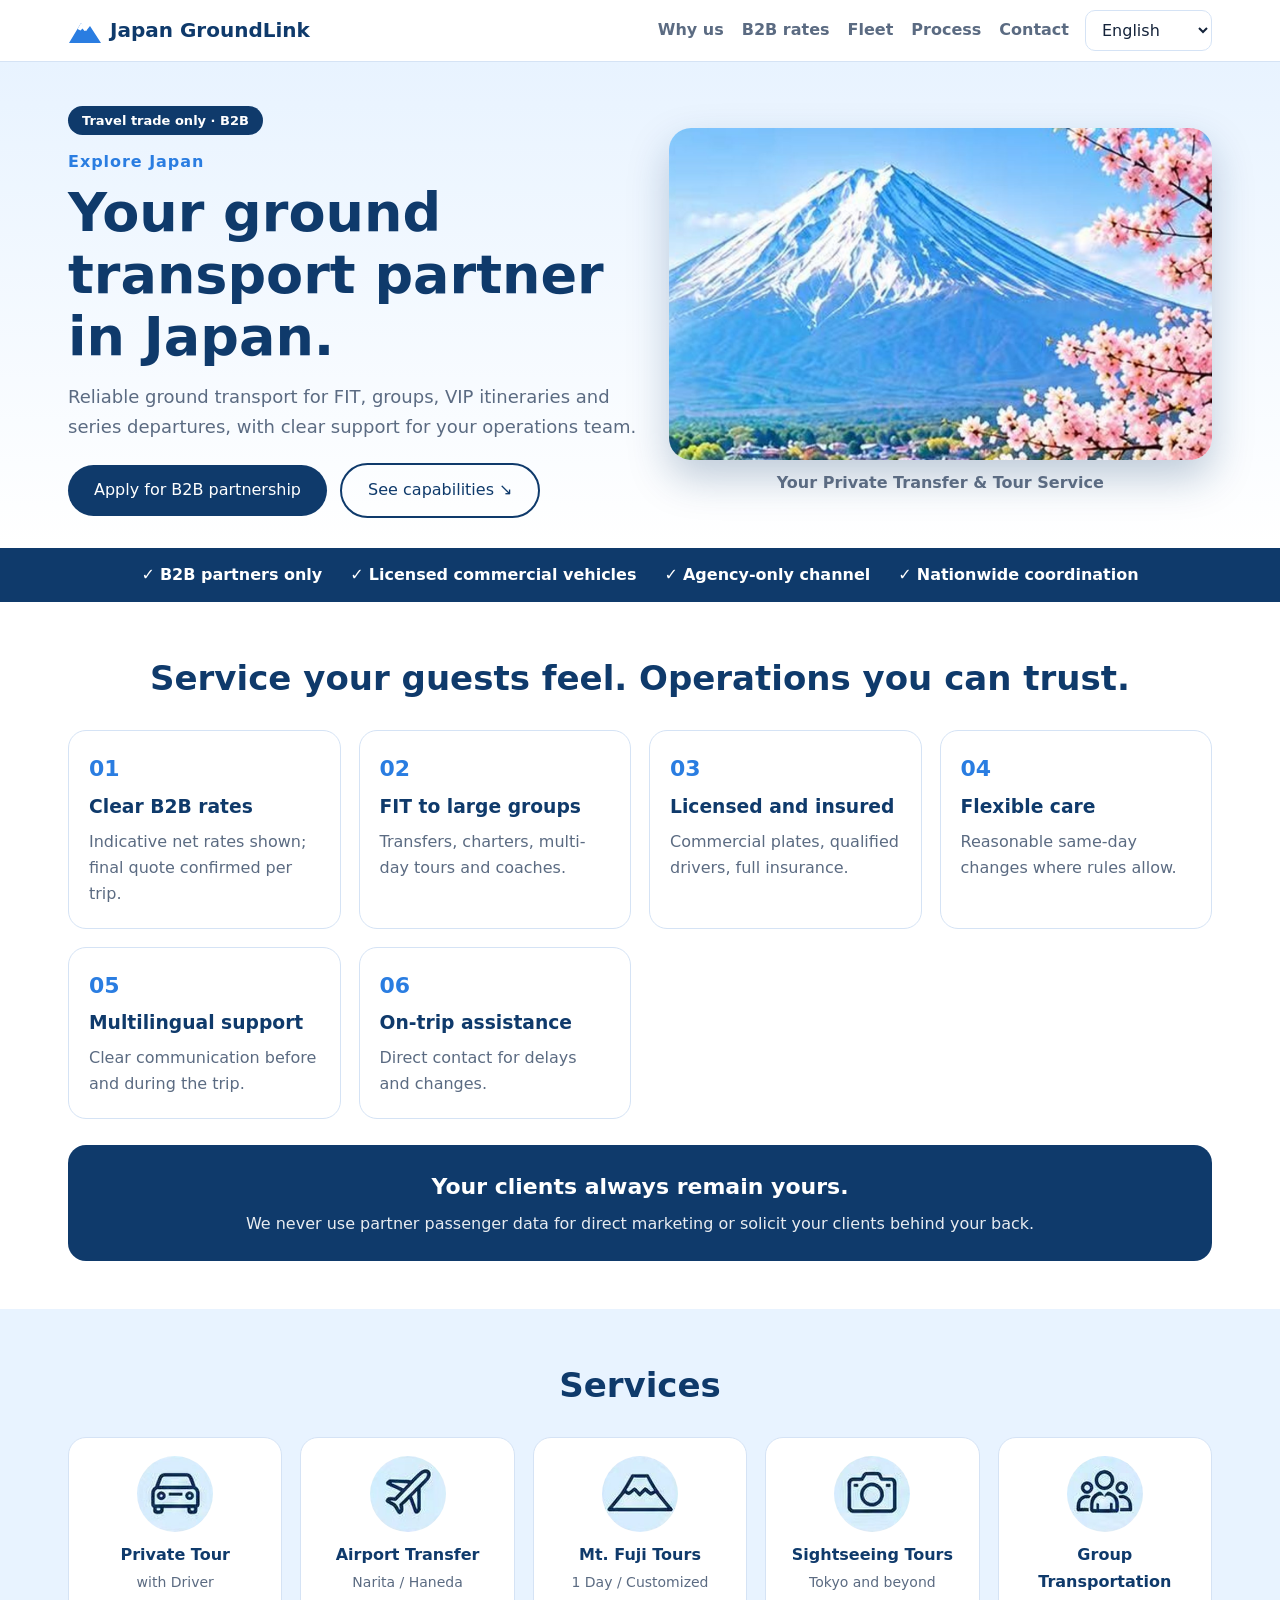
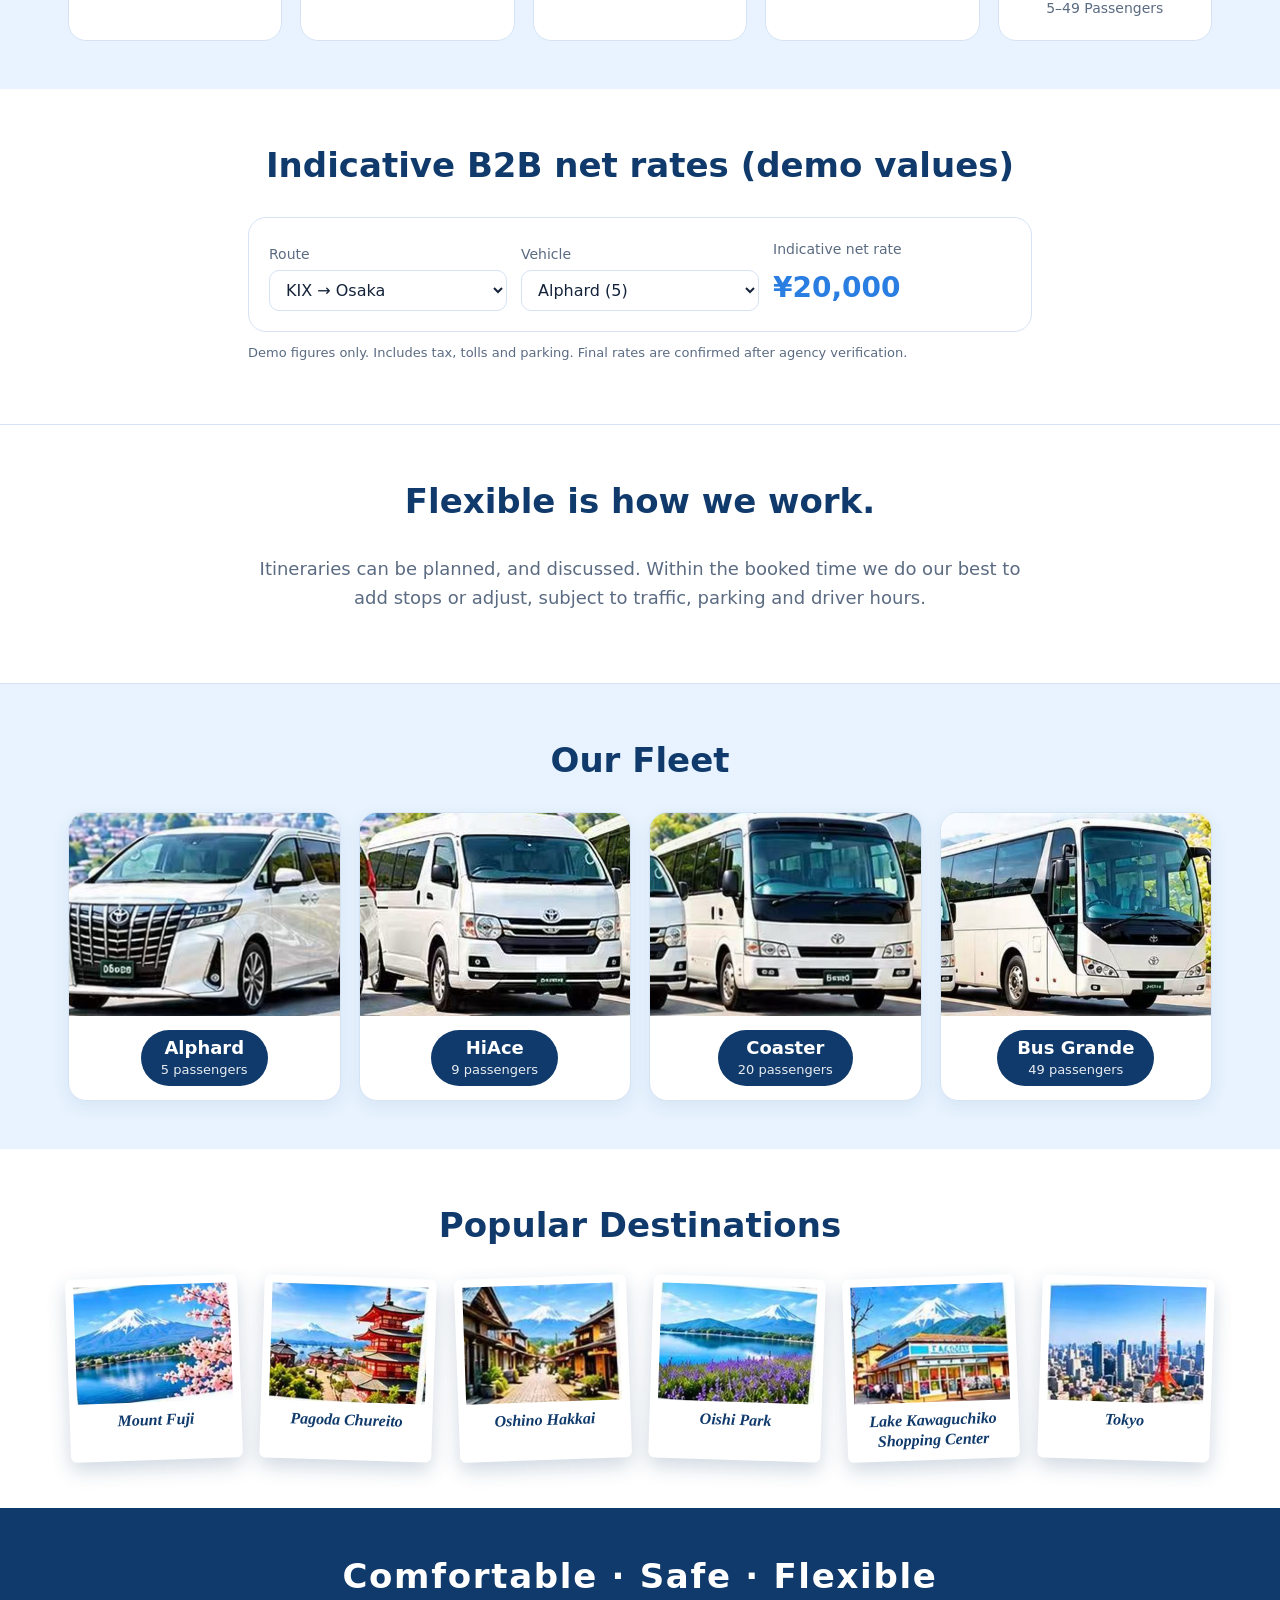
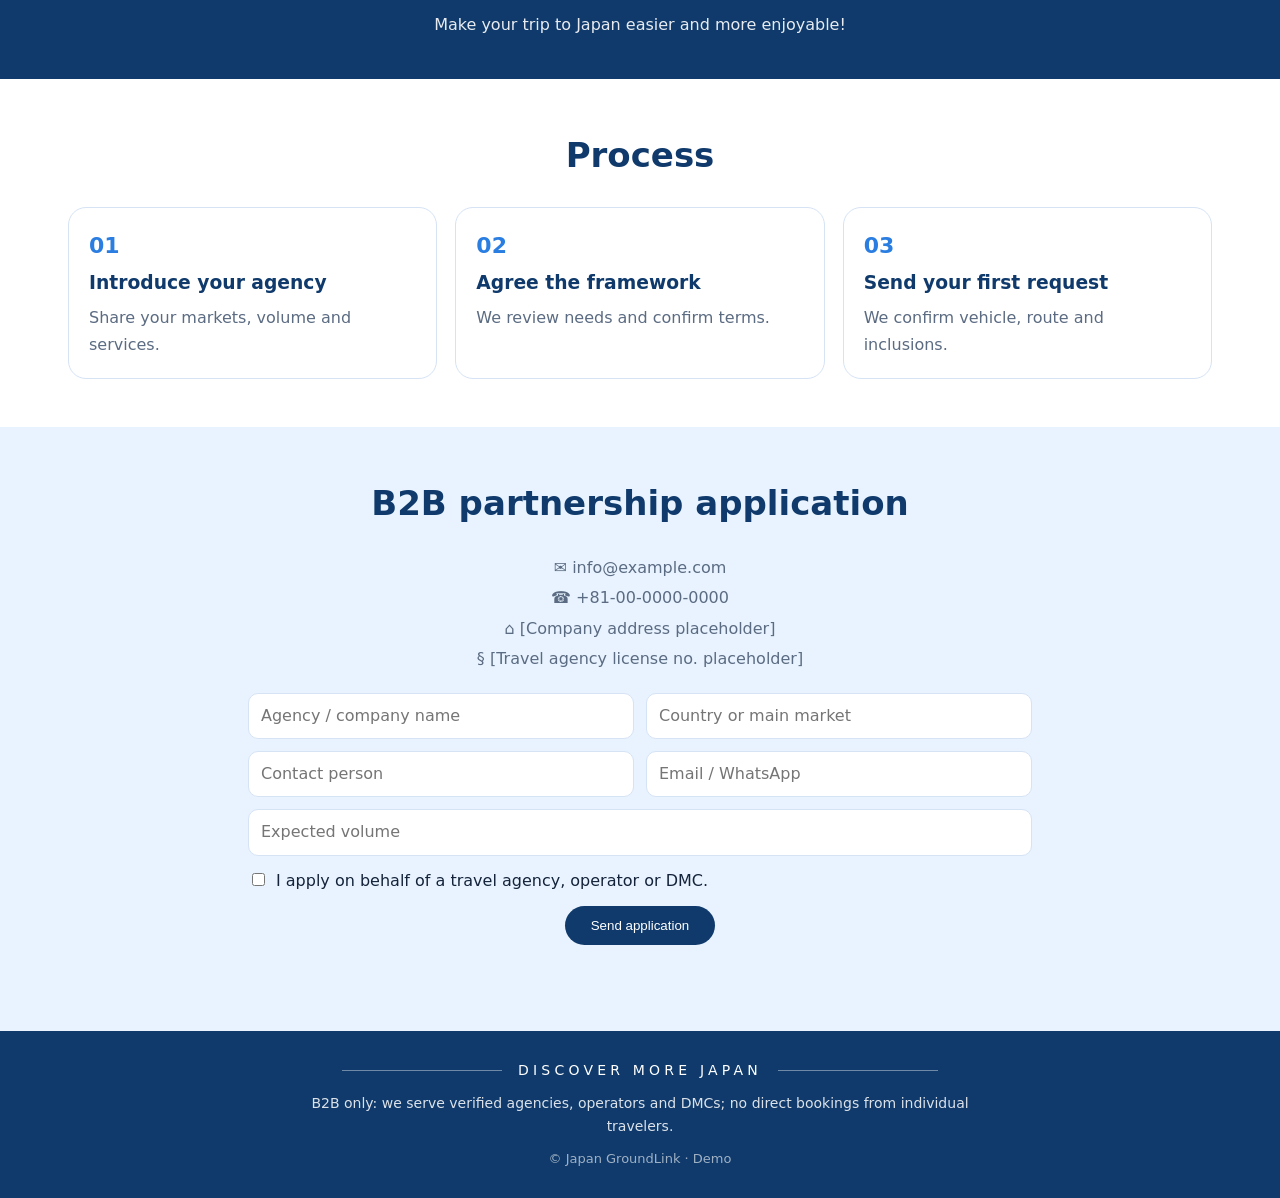
==== index.html @ be711da0 "Add files via upload" ====
<!DOCTYPE html>
<!--
  Japan GroundLink — B2B 地面交通 Demo 首页
  所有可见文字都来自 i18n/*.js:元素上的 data-i18n="键" 会在加载时被替换。
    data-i18n="键"            → 整段文字
    data-i18n-part="0|1"      → 文字含 "标题|说明" 时取第几段
    data-i18n-ph="键"         → 输入框 placeholder
    data-pax="5"              → 使用 fleet.pax 并把 {n} 换成数字
    data-site="email"         → 来自 data/site.js 的公司资料
-->
<html lang="en">
<head>
  <meta charset="utf-8">
  <meta name="viewport" content="width=device-width, initial-scale=1, viewport-fit=cover">
  <title>Japan GroundLink</title>
  <link rel="stylesheet" href="css/base.css">
  <link rel="stylesheet" href="css/components.css">
  <link rel="stylesheet" href="css/responsive.css">
</head>
<body>

<!-- ① 顶部导航 + 语言选择 -->
<header class="site-header">
  <div class="bar">
    <a class="logo" href="#top">
      <svg width="34" height="28" viewBox="0 0 34 28" aria-hidden="true"><path d="M1 26 13 6l5 8 4-5 11 17z" fill="#2a7de1"/><path d="M13 6l-3.5 6 3 1.5 2-2 2 2.5 2.5-1z" fill="#fff"/></svg>
      Japan GroundLink
    </a>
    <nav class="main-nav">
      <a href="#why" data-i18n="nav.why"></a>
      <a href="#rates" data-i18n="nav.rates"></a>
      <a href="#fleet" data-i18n="nav.fleet"></a>
      <a href="#process" data-i18n="nav.process"></a>
      <a href="#apply" data-i18n="nav.contact"></a>
    </nav>
    <select id="lang-select" aria-label="Language"></select>
  </div>
</header>

<!-- ② 首屏 Hero:左文案 + 右图 -->
<section class="hero" id="top">
  <div class="wrap hero-grid">
    <div>
      <span class="badge" data-i18n="hero.badge"></span>
      <p class="eyebrow" data-i18n="hero.explore"></p>
      <h1 data-i18n="hero.title"></h1>
      <p class="lead" data-i18n="hero.text"></p>
      <a class="btn" href="#apply" data-i18n="hero.cta"></a>
      <a class="btn btn-outline" href="#why" data-i18n="hero.cap"></a>
    </div>
    <figure>
      <img src="assets/images/hero.jpg" alt="Mount Fuji and Lake Kawaguchiko with cherry blossoms">
      <figcaption data-i18n="hero.sub"></figcaption>
    </figure>
  </div>
</section>

<!-- ③ 信任栏 -->
<div class="trust">
  <div class="wrap trust-list">
    <span>✓ <b data-i18n="trust.1"></b></span><span>✓ <b data-i18n="trust.2"></b></span>
    <span>✓ <b data-i18n="trust.3"></b></span><span>✓ <b data-i18n="trust.4"></b></span>
  </div>
</div>

<!-- ④ 合作优势 6 项 + 客户保护 -->
<section id="why">
  <div class="wrap">
    <h2 data-i18n="why.title"></h2>
    <div class="grid grid-why">
      <article class="card"><i class="num">01</i><h3 data-i18n="why.1" data-i18n-part="0"></h3><p data-i18n="why.1" data-i18n-part="1"></p></article>
      <article class="card"><i class="num">02</i><h3 data-i18n="why.2" data-i18n-part="0"></h3><p data-i18n="why.2" data-i18n-part="1"></p></article>
      <article class="card"><i class="num">03</i><h3 data-i18n="why.3" data-i18n-part="0"></h3><p data-i18n="why.3" data-i18n-part="1"></p></article>
      <article class="card"><i class="num">04</i><h3 data-i18n="why.4" data-i18n-part="0"></h3><p data-i18n="why.4" data-i18n-part="1"></p></article>
      <article class="card"><i class="num">05</i><h3 data-i18n="why.5" data-i18n-part="0"></h3><p data-i18n="why.5" data-i18n-part="1"></p></article>
      <article class="card"><i class="num">06</i><h3 data-i18n="why.6" data-i18n-part="0"></h3><p data-i18n="why.6" data-i18n-part="1"></p></article>
    </div>
    <div class="callout"><h3 data-i18n="protect" data-i18n-part="0"></h3><p data-i18n="protect" data-i18n-part="1"></p></div>
  </div>
</section>

<!-- ⑤ 服务(图标取自上传图片) -->
<section class="alt" id="services">
  <div class="wrap">
    <h2 data-i18n="nav.services"></h2>
    <div class="grid grid-svc">
      <div class="svc"><img src="assets/images/ic1.jpg" alt=""><b data-i18n="svc.1" data-i18n-part="0"></b><span data-i18n="svc.1" data-i18n-part="1"></span></div>
      <div class="svc"><img src="assets/images/ic2.jpg" alt=""><b data-i18n="svc.2" data-i18n-part="0"></b><span data-i18n="svc.2" data-i18n-part="1"></span></div>
      <div class="svc"><img src="assets/images/ic3.jpg" alt=""><b data-i18n="svc.3" data-i18n-part="0"></b><span data-i18n="svc.3" data-i18n-part="1"></span></div>
      <div class="svc"><img src="assets/images/ic4.jpg" alt=""><b data-i18n="svc.4" data-i18n-part="0"></b><span data-i18n="svc.4" data-i18n-part="1"></span></div>
      <div class="svc"><img src="assets/images/ic5.jpg" alt=""><b data-i18n="svc.5" data-i18n-part="0"></b><span data-i18n="svc.5" data-i18n-part="1"></span></div>
    </div>
  </div>
</section>

<!-- ⑥ B2B 参考净价估算(演示;数据在 data/rates.js) -->
<section id="rates">
  <div class="wrap narrow">
    <h2 data-i18n="rates.title"></h2>
    <div class="rate-box">
      <label><span data-i18n="rates.route"></span><select id="rate-route"></select></label>
      <label><span data-i18n="rates.car"></span><select id="rate-car"></select></label>
      <div class="rate-out"><small data-i18n="rates.price"></small><strong id="rate-price">—</strong></div>
    </div>
    <p class="note" data-i18n="rates.note"></p>
  </div>
</section>

<!-- ⑦ 灵活服务 -->
<section class="band-light">
  <div class="wrap narrow center"><h2 data-i18n="flex" data-i18n-part="0"></h2><p class="lead" data-i18n="flex" data-i18n-part="1"></p></div>
</section>

<!-- ⑧ 车队(图片取自上传图片) -->
<section class="alt" id="fleet">
  <div class="wrap">
    <h2 data-i18n="fleet.title"></h2>
    <div class="grid grid-fleet">
      <div class="fleet-card"><img src="assets/images/v1.jpg" alt="Toyota Alphard"><div class="pill"><b>Alphard</b><small data-i18n="fleet.pax" data-pax="5"></small></div></div>
      <div class="fleet-card"><img src="assets/images/v2.jpg" alt="Toyota HiAce"><div class="pill"><b>HiAce</b><small data-i18n="fleet.pax" data-pax="9"></small></div></div>
      <div class="fleet-card"><img src="assets/images/v3.jpg" alt="Toyota Coaster"><div class="pill"><b>Coaster</b><small data-i18n="fleet.pax" data-pax="20"></small></div></div>
      <div class="fleet-card"><img src="assets/images/v4.jpg" alt="Bus Grande"><div class="pill"><b>Bus Grande</b><small data-i18n="fleet.pax" data-pax="49"></small></div></div>
    </div>
  </div>
</section>

<!-- ⑨ 目的地(拍立得风格) -->
<section id="destinations">
  <div class="wrap">
    <h2 data-i18n="dest.title"></h2>
    <div class="grid grid-dest">
      <figure class="polaroid"><img src="assets/images/d1.jpg" alt="Mount Fuji"><figcaption>Mount Fuji</figcaption></figure>
      <figure class="polaroid"><img src="assets/images/d2.jpg" alt="Pagoda Chureito"><figcaption>Pagoda Chureito</figcaption></figure>
      <figure class="polaroid"><img src="assets/images/d3.jpg" alt="Oshino Hakkai"><figcaption>Oshino Hakkai</figcaption></figure>
      <figure class="polaroid"><img src="assets/images/d4.jpg" alt="Oishi Park"><figcaption>Oishi Park</figcaption></figure>
      <figure class="polaroid"><img src="assets/images/d5.jpg" alt="Lake Kawaguchiko Shopping Center"><figcaption>Lake Kawaguchiko Shopping Center</figcaption></figure>
      <figure class="polaroid"><img src="assets/images/d6.jpg" alt="Tokyo"><figcaption>Tokyo</figcaption></figure>
    </div>
  </div>
</section>

<!-- ⑩ 品牌口号带 -->
<div class="band"><div class="band-title" data-i18n="band.tags"></div><p data-i18n="band.tag"></p></div>

<!-- ⑪ 合作流程 3 步 -->
<section id="process">
  <div class="wrap">
    <h2 data-i18n="nav.process"></h2>
    <div class="grid grid-proc">
      <article class="card step"><i class="num">01</i><h3 data-i18n="proc.1" data-i18n-part="0"></h3><p data-i18n="proc.1" data-i18n-part="1"></p></article>
      <article class="card step"><i class="num">02</i><h3 data-i18n="proc.2" data-i18n-part="0"></h3><p data-i18n="proc.2" data-i18n-part="1"></p></article>
      <article class="card step"><i class="num">03</i><h3 data-i18n="proc.3" data-i18n-part="0"></h3><p data-i18n="proc.3" data-i18n-part="1"></p></article>
    </div>
  </div>
</section>

<!-- ⑫ 联系 + B2B 申请表(演示:不会发送数据) -->
<section class="alt" id="apply">
  <div class="wrap narrow">
    <h2 data-i18n="apply.title"></h2>
    <ul class="contact-info">
      <li>✉ <span data-site="email"></span></li><li>☎ <span data-site="whatsapp"></span></li>
      <li>⌂ <span data-site="address"></span></li><li>§ <span data-site="license"></span></li>
    </ul>
    <div class="form">
      <input id="f-company" data-i18n-ph="apply.company"><input id="f-country" data-i18n-ph="apply.country">
      <input id="f-contact" data-i18n-ph="apply.contact"><input id="f-email" data-i18n-ph="apply.email">
      <input id="f-volume" class="full" data-i18n-ph="apply.volume">
      <label class="full check"><input type="checkbox" id="f-consent"> <span data-i18n="apply.consent"></span></label>
      <div class="full center"><button class="btn" id="f-send" data-i18n="apply.send"></button></div>
    </div>
    <div id="form-status" class="status"></div>
  </div>
</section>

<!-- ⑬ 页脚 -->
<footer class="site-footer">
  <div class="discover"><i></i><span data-i18n="footer.discover"></span><i></i></div>
  <p data-i18n="footer.note"></p>
  <p class="copy">© Japan GroundLink · Demo</p>
</footer>

<!-- 脚本加载顺序:数据 → 翻译 → 逻辑 -->
<script src="data/site.js"></script>
<script src="data/rates.js"></script>
<script src="i18n/en.js"></script><script src="i18n/zh-CN.js"></script><script src="i18n/zh-TW.js"></script>
<script src="i18n/ja.js"></script><script src="i18n/ko.js"></script><script src="i18n/vi.js"></script>
<script src="i18n/es.js"></script><script src="i18n/pt.js"></script><script src="i18n/fr.js"></script>
<script src="i18n/de.js"></script><script src="i18n/it.js"></script><script src="i18n/ru.js"></script>
<script src="i18n/el.js"></script><script src="i18n/he.js"></script><script src="i18n/ar.js"></script>
<script src="js/i18n.js"></script>
<script src="js/rates.js"></script>
<script src="js/main.js"></script>
</body>
</html>
---- css/base.css ----
/* ===== base.css — 颜色变量、重置、排版、深色模式 ===== */
:root {
  /* 品牌色:深蓝(导航/按钮)+ 亮蓝(强调)+ 天空蓝(浅背景) */
  --navy: #0f3a6b;
  --blue: #2a7de1;
  --sky:  #e8f3ff;
  --bg:   #ffffff;
  --fg:   #14233a;
  --mut:  #5b6b82;
  --card: #ffffff;
  --line: #d5e3f5;
  --head: var(--navy);           /* 标题颜色(深色模式下变浅) */
  color-scheme: light dark;
  box-sizing: border-box;
  /* 手机刘海/底部横条安全区 */
  padding-top: env(safe-area-inset-top, 0px);
  padding-bottom: env(safe-area-inset-bottom, 0px);
}
/* 跟随系统深色模式 */
@media (prefers-color-scheme: dark) {
  :root { --navy:#0a2748; --sky:#10233f; --bg:#0b1627; --fg:#e8f0fb; --mut:#9db0c9; --card:#12233b; --line:#25405f; --head:#dcebff; }
}
* { box-sizing: border-box; }
html { scroll-behavior: smooth; scroll-padding-top: 90px; }
body {
  margin: 0; background: var(--bg); color: var(--fg); line-height: 1.65; font-size: 16px;
  /* 系统字体栈:覆盖中日韩、拉丁、西里尔、希腊、希伯来、阿拉伯 */
  font-family: system-ui, -apple-system, "Segoe UI", "Hiragino Sans", "PingFang SC", "PingFang TC",
               "Microsoft YaHei", "Malgun Gothic", Roboto, "Noto Sans", sans-serif;
}
img { max-width: 100%; display: block; }
a { color: inherit; text-decoration: none; }
h2 { font-size: clamp(24px, 4vw, 34px); color: var(--head); margin: 0 0 24px; text-align: center; }
h3 { margin: 0 0 6px; color: var(--head); }
select, input, textarea {
  font: inherit; color: var(--fg); background: var(--card);
  border: 1px solid var(--line); border-radius: 10px; padding: 9px 12px; width: 100%;
}
---- css/components.css ----
/* ===== components.css — 各区块样式(按 index.html 编号顺序)===== */
.wrap   { max-width: 1180px; margin: 0 auto; padding: 0 18px; }
.narrow { max-width: 820px; }
.center { text-align: center; }
section { padding: 48px 0; }
.alt { background: var(--sky); }

/* ① 顶部导航(使用 margin-inline-*,RTL 语言自动镜像) */
.site-header { position: sticky; top: 0; z-index: 20; background: color-mix(in srgb, var(--bg) 92%, transparent); backdrop-filter: blur(8px); border-bottom: 1px solid var(--line); }
.bar { max-width: 1180px; margin: 0 auto; padding: 10px 18px; display: flex; align-items: center; gap: 16px; flex-wrap: wrap; }
.logo { display: flex; align-items: center; gap: 8px; font-weight: 800; font-size: 20px; color: var(--head); }
.main-nav { display: flex; gap: 18px; margin-inline-start: auto; overflow-x: auto; white-space: nowrap; }
.main-nav a { font-weight: 600; color: var(--mut); }
.main-nav a:hover { color: var(--blue); }
#lang-select { width: auto; }

/* ② Hero */
.hero { background: linear-gradient(180deg, var(--sky), var(--bg)); padding: 44px 0 30px; }
.hero-grid { display: grid; grid-template-columns: 1.05fr 1fr; gap: 30px; align-items: center; }
.badge { display: inline-block; background: var(--navy); color: #fff; border-radius: 999px; padding: 4px 14px; font-size: 13px; font-weight: 700; }
.eyebrow { color: var(--blue); font-weight: 700; letter-spacing: .06em; margin: 14px 0 0; }
.hero h1 { font-size: clamp(32px, 5.5vw, 54px); line-height: 1.15; color: var(--head); margin: 6px 0 14px; }
.lead { font-size: 18px; color: var(--mut); margin: 0 0 22px; }
.hero figure { margin: 0; }
.hero img { border-radius: 22px; box-shadow: 0 18px 40px rgba(15,58,107,.25); width: 100%; }
.hero figcaption { text-align: center; color: var(--mut); margin-top: 10px; font-weight: 600; }
.btn { display: inline-block; background: var(--navy); color: #fff; border: 0; border-radius: 999px; padding: 12px 26px; font: 700 16px/1.3 inherit; cursor: pointer; }
.btn:hover { background: var(--blue); }
.btn-outline { background: transparent; color: var(--head); border: 2px solid var(--head); margin-inline-start: 8px; }

/* ③ 信任栏 */
.trust { background: var(--navy); color: #fff; }
.trust-list { display: flex; flex-wrap: wrap; justify-content: center; gap: 10px 28px; padding-top: 14px; padding-bottom: 14px; }

/* ④ 优势卡片 + 客户保护 */
.grid { display: grid; gap: 18px; }
.grid-why  { grid-template-columns: repeat(auto-fit, minmax(260px, 1fr)); }
.grid-proc { grid-template-columns: repeat(auto-fit, minmax(240px, 1fr)); }
.card { background: var(--card); border: 1px solid var(--line); border-radius: 18px; padding: 20px; }
.card p { margin: 0; color: var(--mut); }
.num { font-style: normal; font-weight: 800; color: var(--blue); font-size: 22px; display: block; margin-bottom: 4px; }
.callout { margin-top: 26px; background: var(--navy); color: #fff; border-radius: 18px; padding: 24px; text-align: center; }
.callout h3 { color: #fff; font-size: 22px; }
.callout p { margin: 0; opacity: .9; }

/* ⑤ 服务图标卡 */
.grid-svc { grid-template-columns: repeat(auto-fit, minmax(170px, 1fr)); }
.svc { text-align: center; background: var(--card); border: 1px solid var(--line); border-radius: 18px; padding: 18px 10px; }
.svc img { width: 76px; height: 76px; border-radius: 50%; margin: 0 auto 10px; object-fit: cover; }
.svc b { display: block; color: var(--head); }
.svc span { color: var(--mut); font-size: 14px; }

/* ⑥ 价格估算 */
.rate-box { display: grid; grid-template-columns: 1fr 1fr 1fr; gap: 14px; align-items: end; background: var(--card); border: 1px solid var(--line); border-radius: 18px; padding: 20px; }
.rate-box label span, .rate-out small { display: block; color: var(--mut); font-size: 14px; margin-bottom: 4px; }
.rate-out strong { font-size: 28px; color: var(--blue); }
.note { color: var(--mut); font-size: 13px; margin-top: 10px; }

/* ⑦ 灵活服务 */
.band-light { background: var(--card); border-block: 1px solid var(--line); }

/* ⑧ 车队 */
.grid-fleet { grid-template-columns: repeat(auto-fit, minmax(230px, 1fr)); }
.fleet-card { background: var(--card); border: 1px solid var(--line); border-radius: 18px; overflow: hidden; text-align: center; box-shadow: 0 6px 18px rgba(15,58,107,.08); }
.fleet-card img { width: 100%; aspect-ratio: 4/3; object-fit: cover; background: var(--sky); }
.pill { display: inline-block; background: var(--navy); color: #fff; border-radius: 999px; padding: 6px 20px; margin: 14px 0; line-height: 1.3; }
.pill b { display: block; font-size: 18px; }
.pill small { font-size: 13px; opacity: .9; }

/* ⑨ 目的地拍立得 */
.grid-dest { grid-template-columns: repeat(auto-fit, minmax(170px, 1fr)); gap: 22px; }
.polaroid { margin: 0; background: #fff; padding: 8px 8px 10px; border-radius: 6px; box-shadow: 0 8px 20px rgba(15,58,107,.2); transition: transform .2s; color: #0f3a6b; }
.polaroid:nth-child(odd)  { transform: rotate(-2deg); }
.polaroid:nth-child(even) { transform: rotate(1.8deg); }
.polaroid:hover { transform: rotate(0) scale(1.04); }
.polaroid img { width: 100%; aspect-ratio: 4/3; object-fit: cover; }
.polaroid figcaption { font: italic 700 16px/1.25 "Segoe Script", "Snell Roundhand", cursive; text-align: center; margin-top: 8px; }

/* ⑩ 口号带 */
.band { background: var(--navy); color: #fff; text-align: center; padding: 40px 18px; }
.band-title { font-size: clamp(22px, 4vw, 34px); font-weight: 800; letter-spacing: .05em; }
.band p { margin: 8px 0 0; opacity: .9; }

/* ⑫ 联系 + 表单 */
.contact-info { list-style: none; padding: 0; margin: 0 0 20px; display: grid; gap: 4px; color: var(--mut); text-align: center; }
.form { display: grid; grid-template-columns: 1fr 1fr; gap: 12px; }
.form .full { grid-column: 1 / -1; }
.check { display: flex; gap: 8px; align-items: flex-start; }
.check input { width: auto; margin-top: 5px; }
.status { text-align: center; color: var(--blue); font-weight: 600; min-height: 26px; margin-top: 12px; }

/* ⑬ 页脚 */
.site-footer { background: var(--navy); color: #fff; text-align: center; padding: 28px 18px calc(28px + env(safe-area-inset-bottom, 0px)); }
.discover { display: flex; align-items: center; justify-content: center; gap: 16px; letter-spacing: .3em; text-transform: uppercase; font-size: 14px; }
.discover i { flex: 1; max-width: 160px; height: 1px; background: #fff6; }
.site-footer p { margin: 10px auto 0; max-width: 720px; opacity: .85; font-size: 14px; }
.site-footer .copy { opacity: .6; font-size: 13px; }
---- css/responsive.css ----
/* ===== responsive.css — 平板 / 手机适配 ===== */
/* 平板及以下:Hero 改单列,图片置顶 */
@media (max-width: 820px) {
  .hero-grid { grid-template-columns: 1fr; }
  .hero-grid figure { order: -1; }
  .rate-box { grid-template-columns: 1fr; }
  .form { grid-template-columns: 1fr; }
}
/* 手机:按钮上下排列 */
@media (max-width: 480px) {
  .btn-outline { margin: 10px 0 0; }
  section { padding: 36px 0; }
}
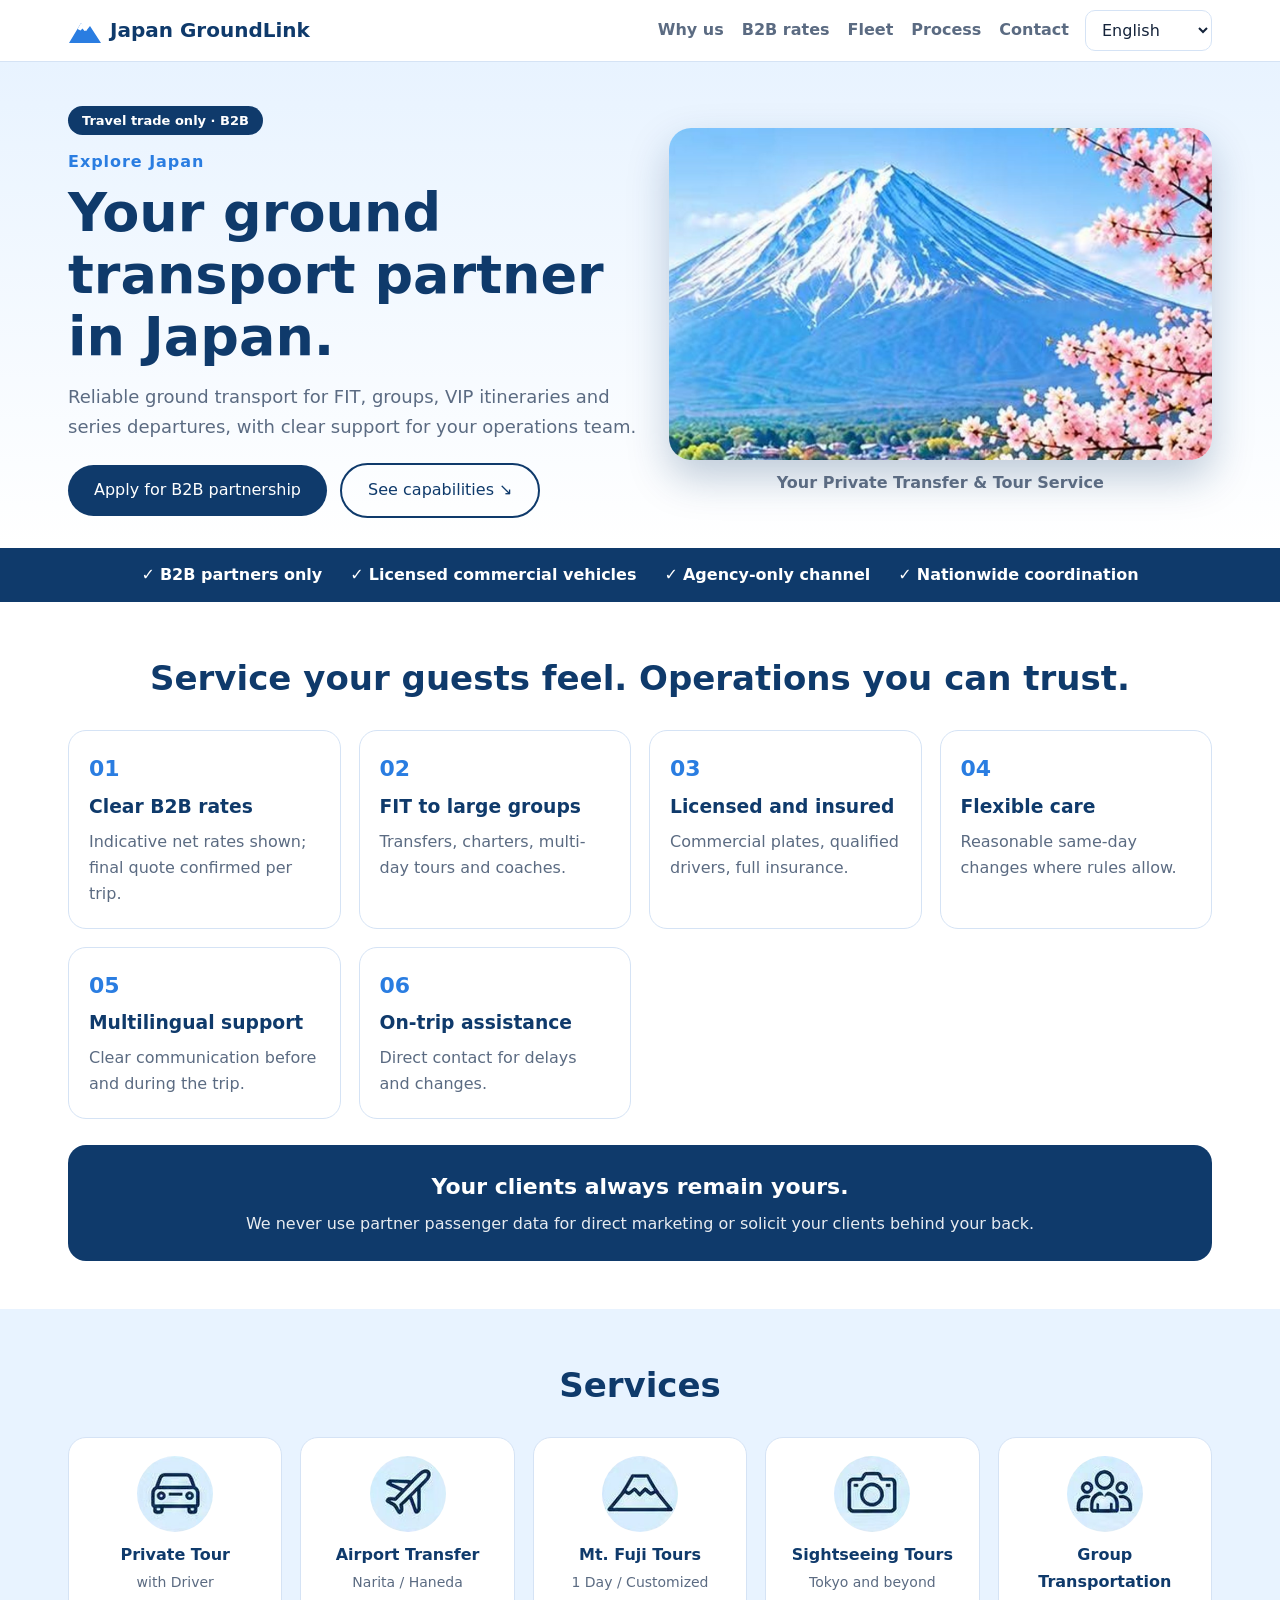
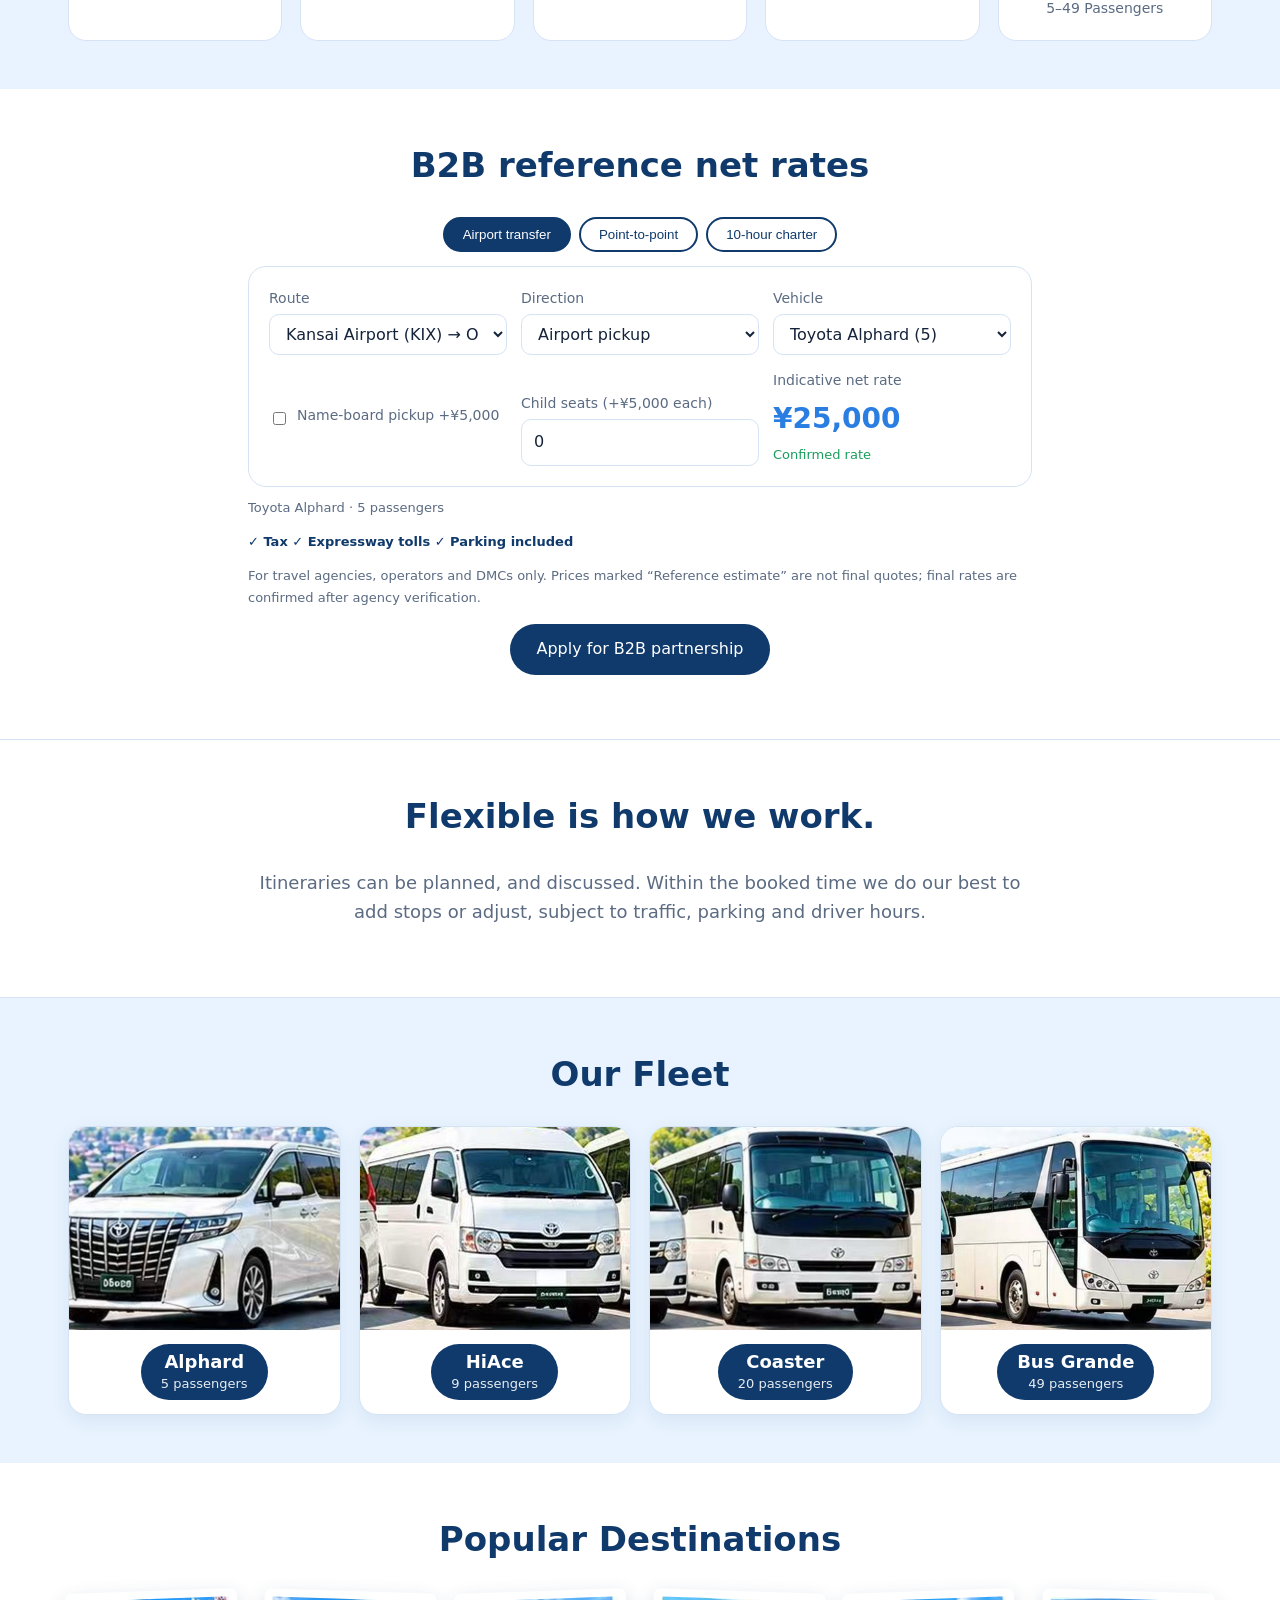
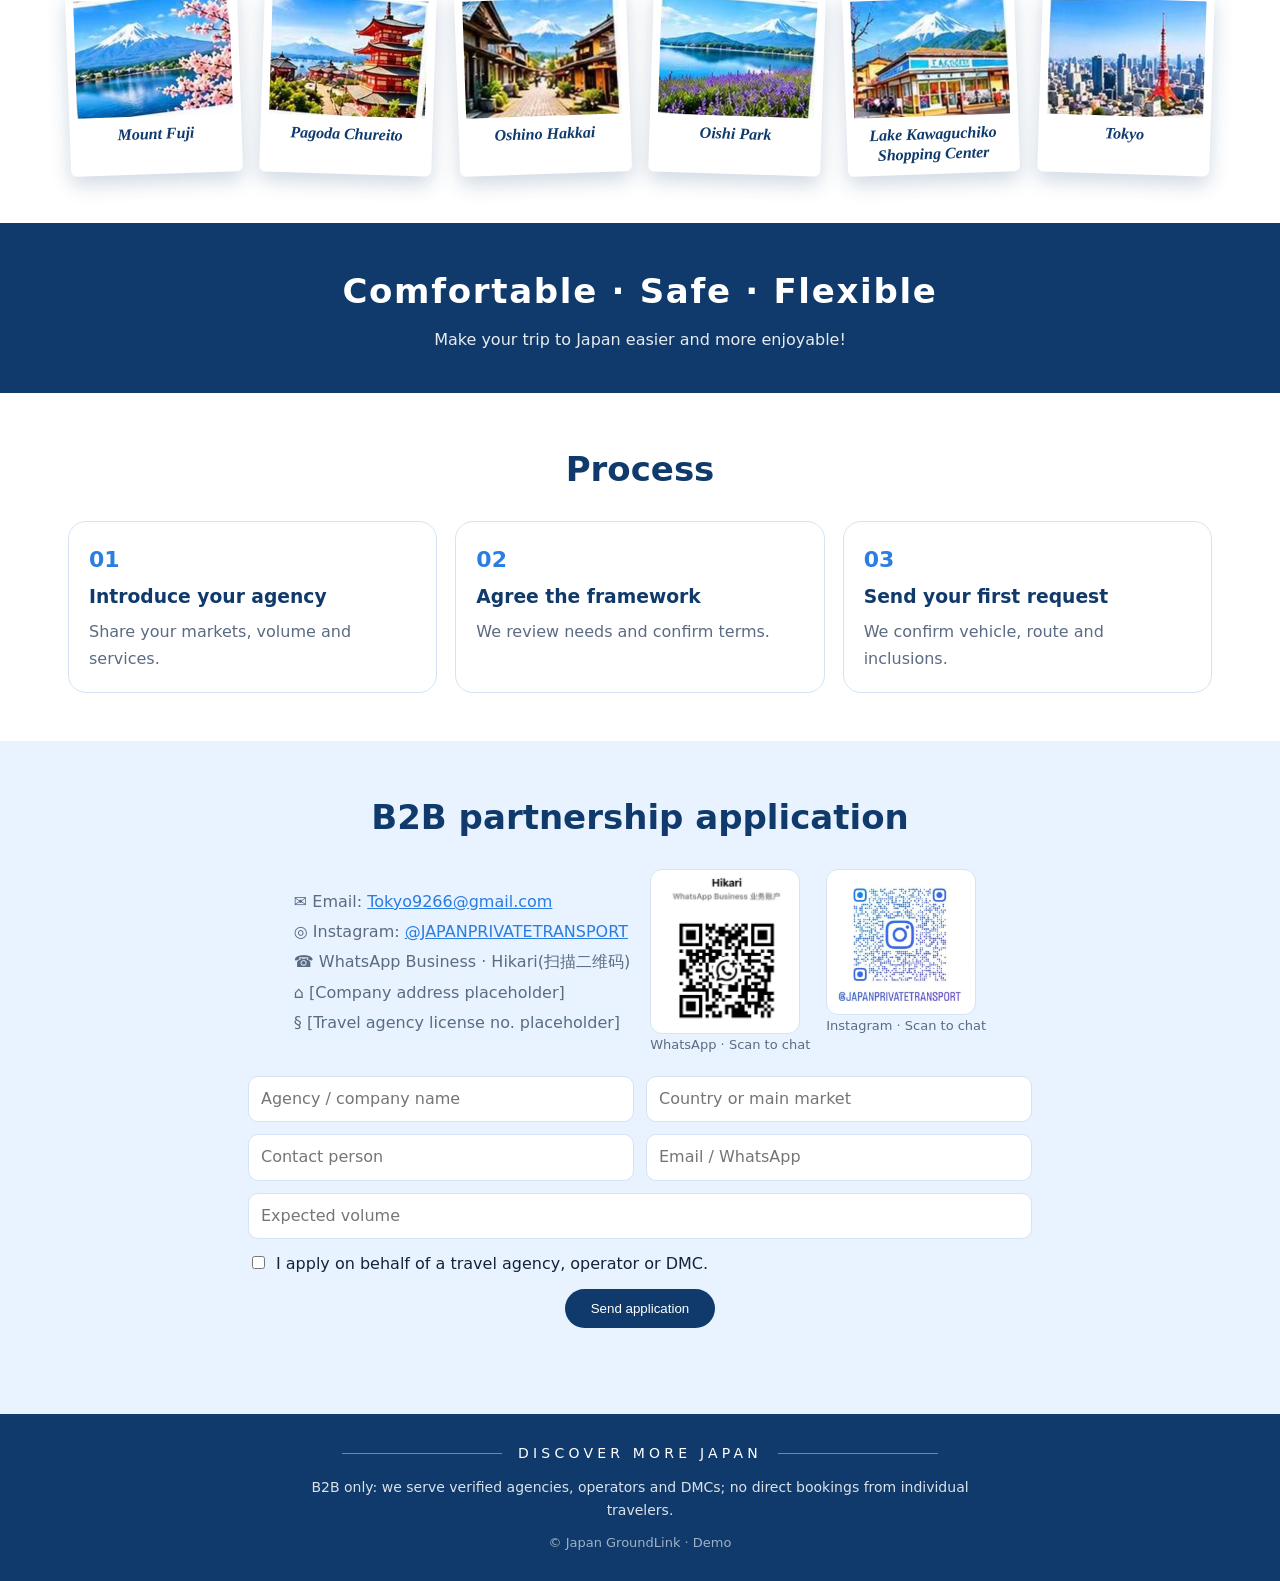
==== commit 8041dc5e: "Add files via upload" ====
--- a/index.html
+++ b/index.html
@@ -97,12 +97,26 @@
 <section id="rates">
   <div class="wrap narrow">
     <h2 data-i18n="rates.title"></h2>
+    <!-- 三个标签:机场接送 / 点对点 / 10 小时包车(js/rates.js 控制显示哪些输入项) -->
+    <div class="tabs" id="rate-tabs">
+      <button data-t="airport" class="on" data-i18n="rates.tab.airport"></button>
+      <button data-t="p2p" data-i18n="rates.tab.p2p"></button>
+      <button data-t="charter" data-i18n="rates.tab.charter"></button>
+    </div>
     <div class="rate-box">
-      <label><span data-i18n="rates.route"></span><select id="rate-route"></select></label>
-      <label><span data-i18n="rates.car"></span><select id="rate-car"></select></label>
-      <div class="rate-out"><small data-i18n="rates.price"></small><strong id="rate-price">—</strong></div>
-    </div>
+      <label id="r-route"><span data-i18n="rates.route"></span><select id="rate-route"></select></label>
+      <label id="r-dir"><span data-i18n="rates.dir"></span>
+        <select id="rate-dir"><option value="pickup" data-i18n="rates.dir.pickup"></option><option value="dropoff" data-i18n="rates.dir.dropoff"></option></select></label>
+      <label id="r-km" hidden><span data-i18n="rates.km"></span><input id="rate-km" type="number" min="1" value="30"></label>
+      <label id="r-car"><span data-i18n="rates.car"></span><select id="rate-car"></select></label>
+      <label id="r-board" class="check"><input type="checkbox" id="rate-board"> <span data-i18n="rates.board"></span></label>
+      <label id="r-seat"><span data-i18n="rates.seat"></span><input id="rate-seat" type="number" min="0" max="4" value="0"></label>
+      <div class="rate-out"><small data-i18n="rates.price"></small><strong id="rate-price">—</strong><em id="rate-tag"></em></div>
+    </div>
+    <p class="note" id="rate-cap"></p>
+    <p class="note ok-line" data-i18n="rates.included"></p>
     <p class="note" data-i18n="rates.note"></p>
+    <p class="center"><a class="btn" href="#apply" data-i18n="hero.cta"></a></p>
   </div>
 </section>
 
@@ -158,10 +172,19 @@
 <section class="alt" id="apply">
   <div class="wrap narrow">
     <h2 data-i18n="apply.title"></h2>
-    <ul class="contact-info">
-      <li>✉ <span data-site="email"></span></li><li>☎ <span data-site="whatsapp"></span></li>
-      <li>⌂ <span data-site="address"></span></li><li>§ <span data-site="license"></span></li>
-    </ul>
+    <!-- 联系方式:邮箱、Instagram、WhatsApp Business 二维码(资料在 data/site.js) -->
+    <div class="contact-card">
+      <ul class="contact-info">
+        <li>✉ <span data-i18n="contact.email"></span>: <a data-site="email"></a></li>
+        <li>◎ Instagram: <a data-site="instagram" target="_blank" rel="noopener"></a></li>
+        <li>☎ <span data-site="whatsapp"></span></li>
+        <li>⌂ <span data-site="address"></span></li><li>§ <span data-site="license"></span></li>
+      </ul>
+      <div class="qrs">
+        <figure><img src="assets/images/qr-whatsapp.png" alt="WhatsApp Business QR · Hikari"><figcaption>WhatsApp · <span data-i18n="contact.scan"></span></figcaption></figure>
+        <figure><img src="assets/images/qr-instagram.png" alt="Instagram QR · @JAPANPRIVATETRANSPORT"><figcaption>Instagram · <span data-i18n="contact.scan"></span></figcaption></figure>
+      </div>
+    </div>
     <div class="form">
       <input id="f-company" data-i18n-ph="apply.company"><input id="f-country" data-i18n-ph="apply.country">
       <input id="f-contact" data-i18n-ph="apply.contact"><input id="f-email" data-i18n-ph="apply.email">
--- a/css/components.css
+++ b/css/components.css
@@ -95,3 +95,22 @@
 .discover i { flex: 1; max-width: 160px; height: 1px; background: #fff6; }
 .site-footer p { margin: 10px auto 0; max-width: 720px; opacity: .85; font-size: 14px; }
 .site-footer .copy { opacity: .6; font-size: 13px; }
+
+/* ---- 价格标签与附加项(js/rates.js)---- */
+.tabs { display: flex; gap: 8px; justify-content: center; flex-wrap: wrap; margin-bottom: 14px; }
+.tabs button { padding: 8px 18px; border-radius: 999px; border: 2px solid var(--navy); background: transparent; color: var(--head); font: 700 15px/1.3 inherit; cursor: pointer; }
+.tabs button.on { background: var(--navy); color: #fff; }
+.rate-box { grid-template-columns: repeat(auto-fit, minmax(190px, 1fr)); }
+.rate-box [hidden] { display: none !important; }
+.rate-box .check { display: flex; align-items: center; gap: 8px; align-self: center; }
+.rate-box .check input { width: auto; }
+.rate-out em { font-style: normal; display: block; font-size: 13px; margin-top: 2px; }
+.rate-out em.est { color: #b7791f; } .rate-out em.ok { color: #1a9d5c; }
+.ok-line { color: var(--head); font-weight: 600; }
+/* ---- 联系卡片与二维码 ---- */
+.contact-card { display: flex; gap: 20px; flex-wrap: wrap; justify-content: center; align-items: center; margin-bottom: 20px; }
+.contact-card .contact-info { text-align: start; margin: 0; }
+.contact-card a { color: var(--blue); text-decoration: underline; }
+.qrs { display: flex; gap: 16px; }
+.qrs figure { margin: 0; text-align: center; font-size: 13px; color: var(--mut); }
+.qrs img { width: 150px; height: auto; background: #fff; border: 1px solid var(--line); border-radius: 12px; padding: 4px; }
--- a/css/responsive.css
+++ b/css/responsive.css
@@ -4,6 +4,7 @@
   .hero-grid { grid-template-columns: 1fr; }
   .hero-grid figure { order: -1; }
   .rate-box { grid-template-columns: 1fr; }
+  .qrs img { width: 130px; }
   .form { grid-template-columns: 1fr; }
 }
 /* 手机:按钮上下排列 */
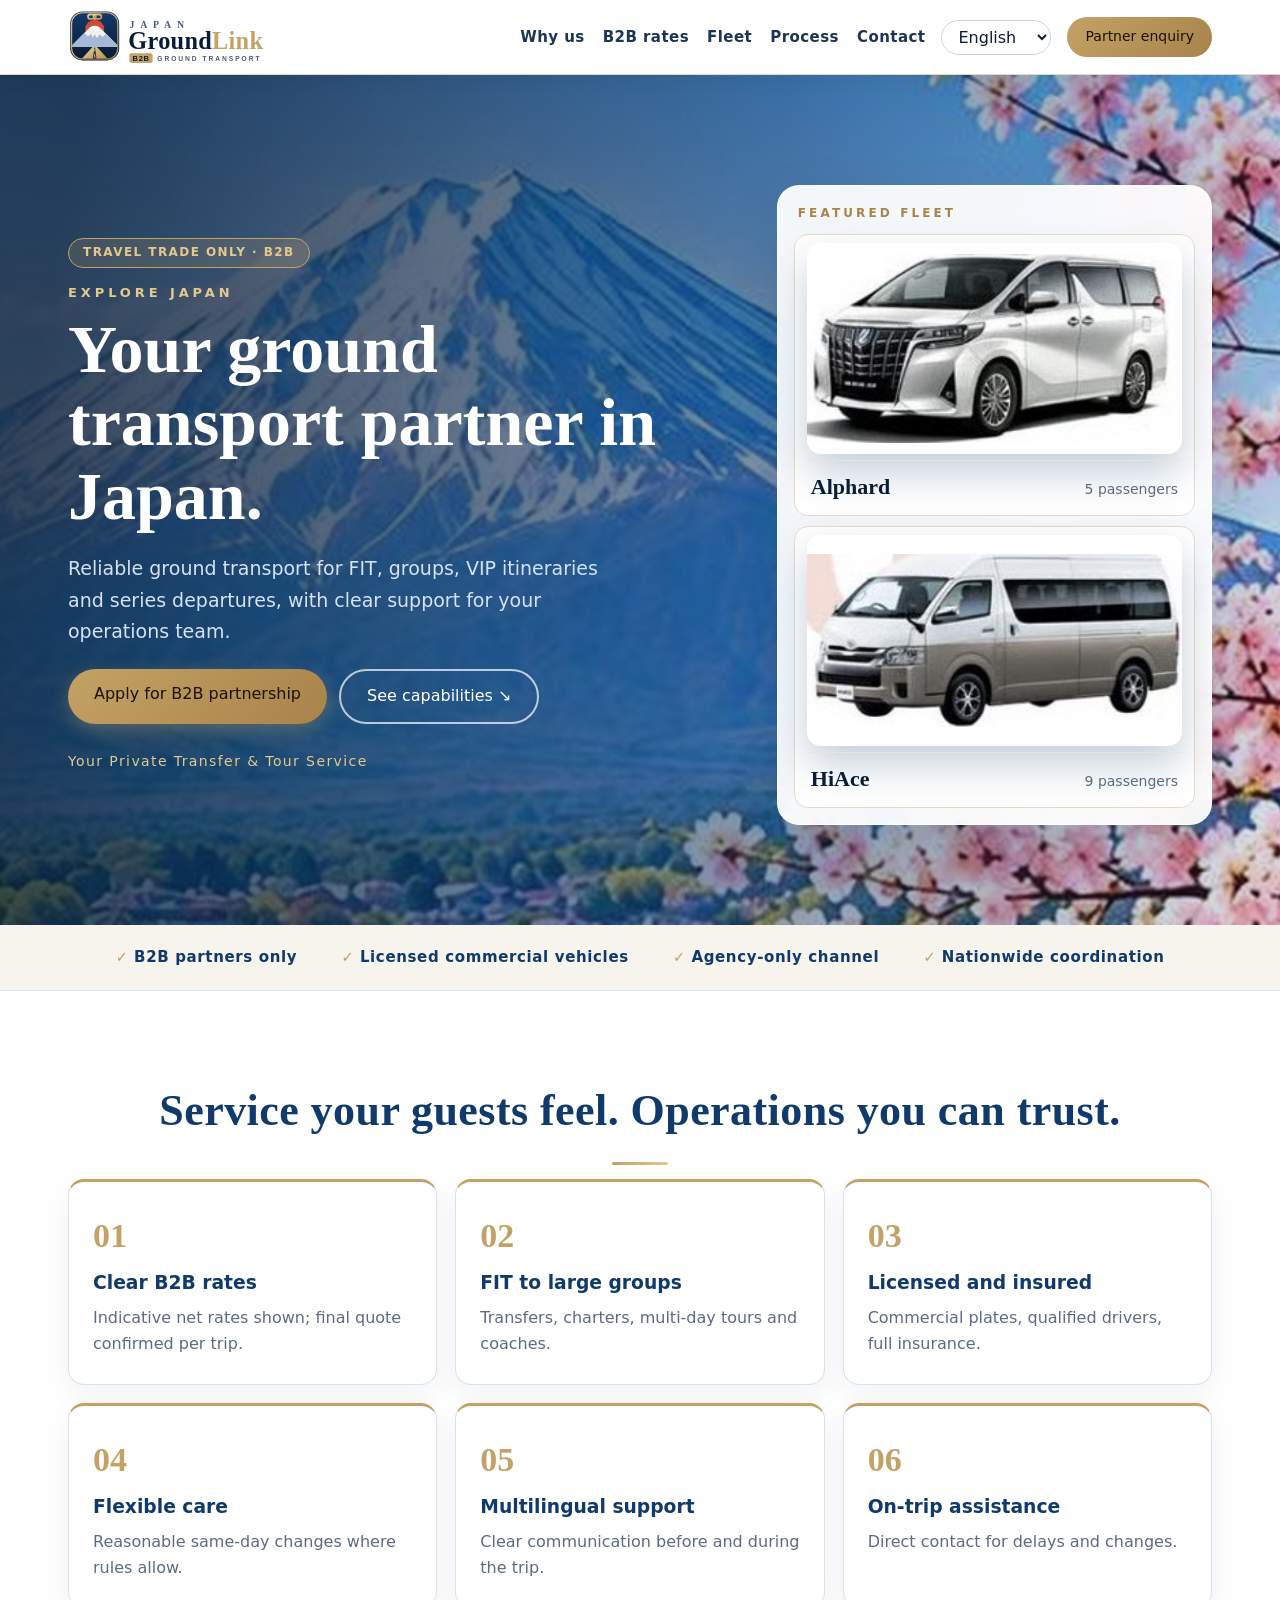
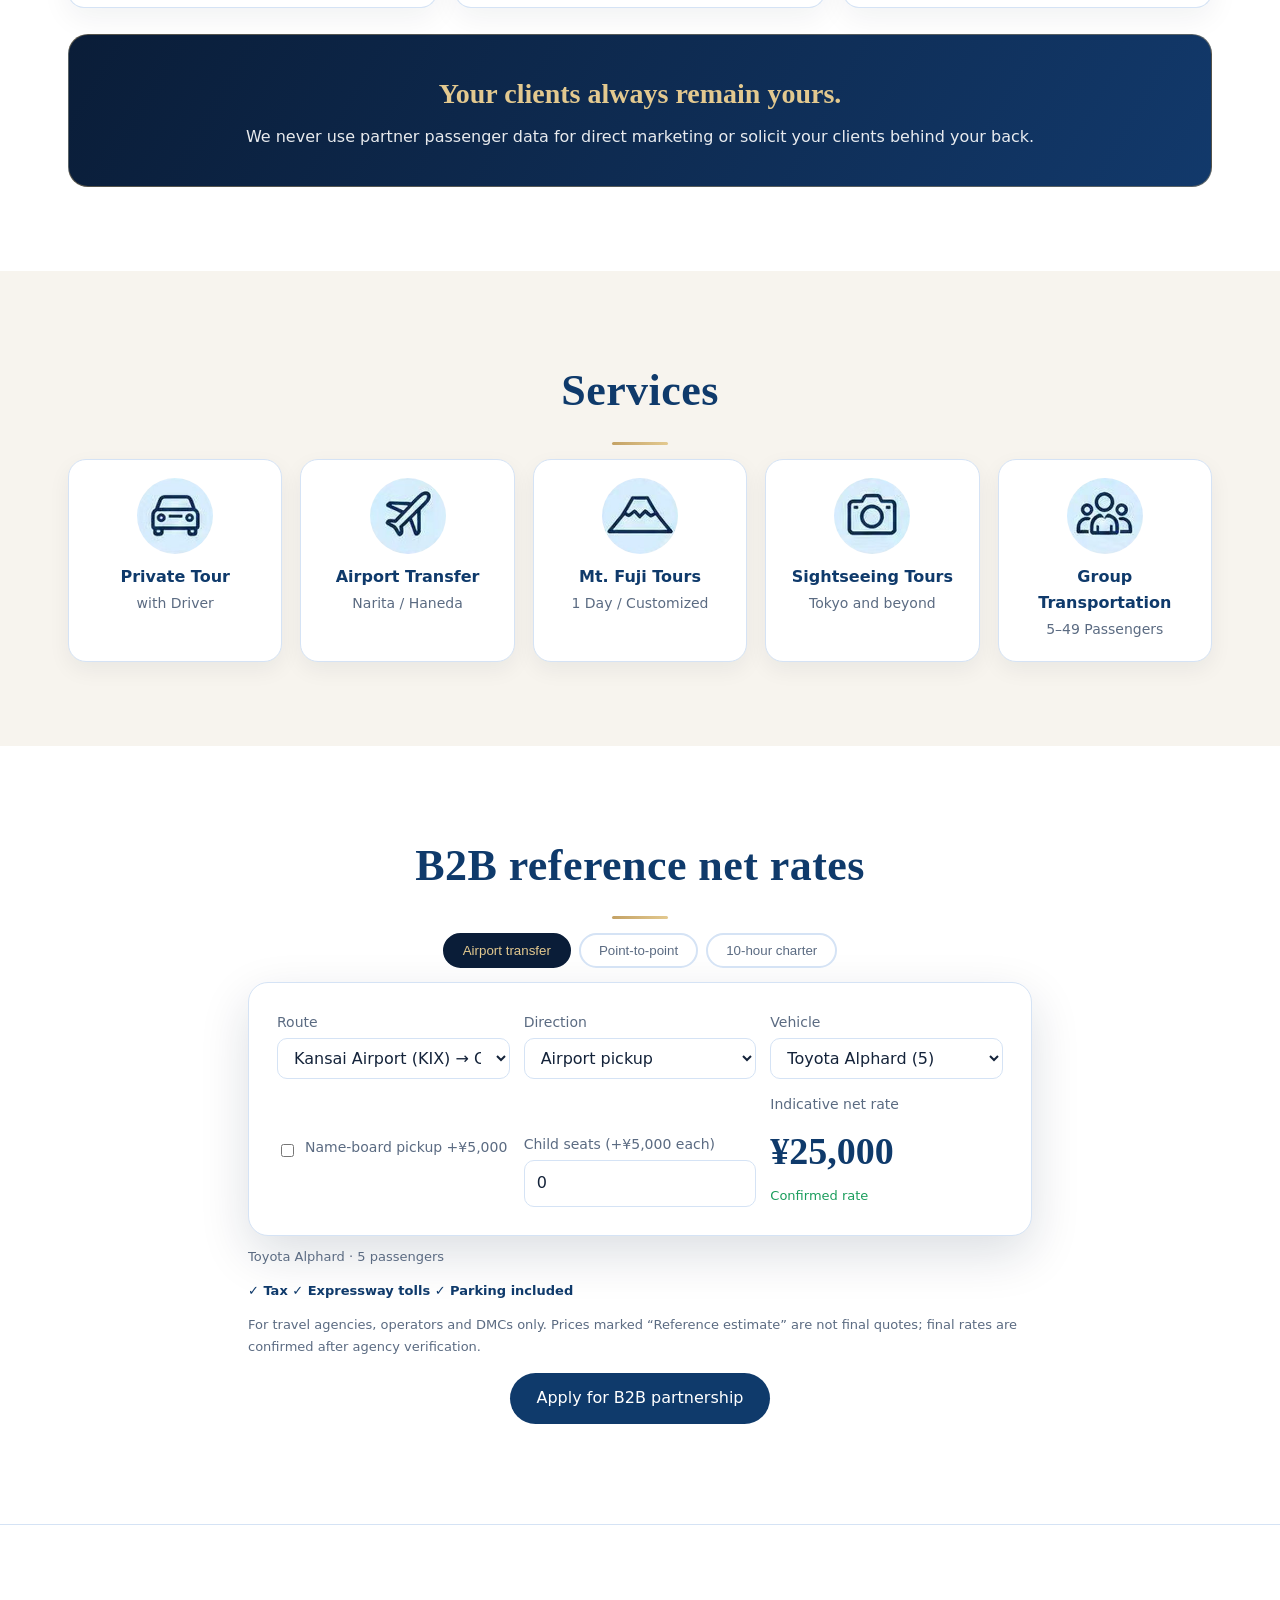
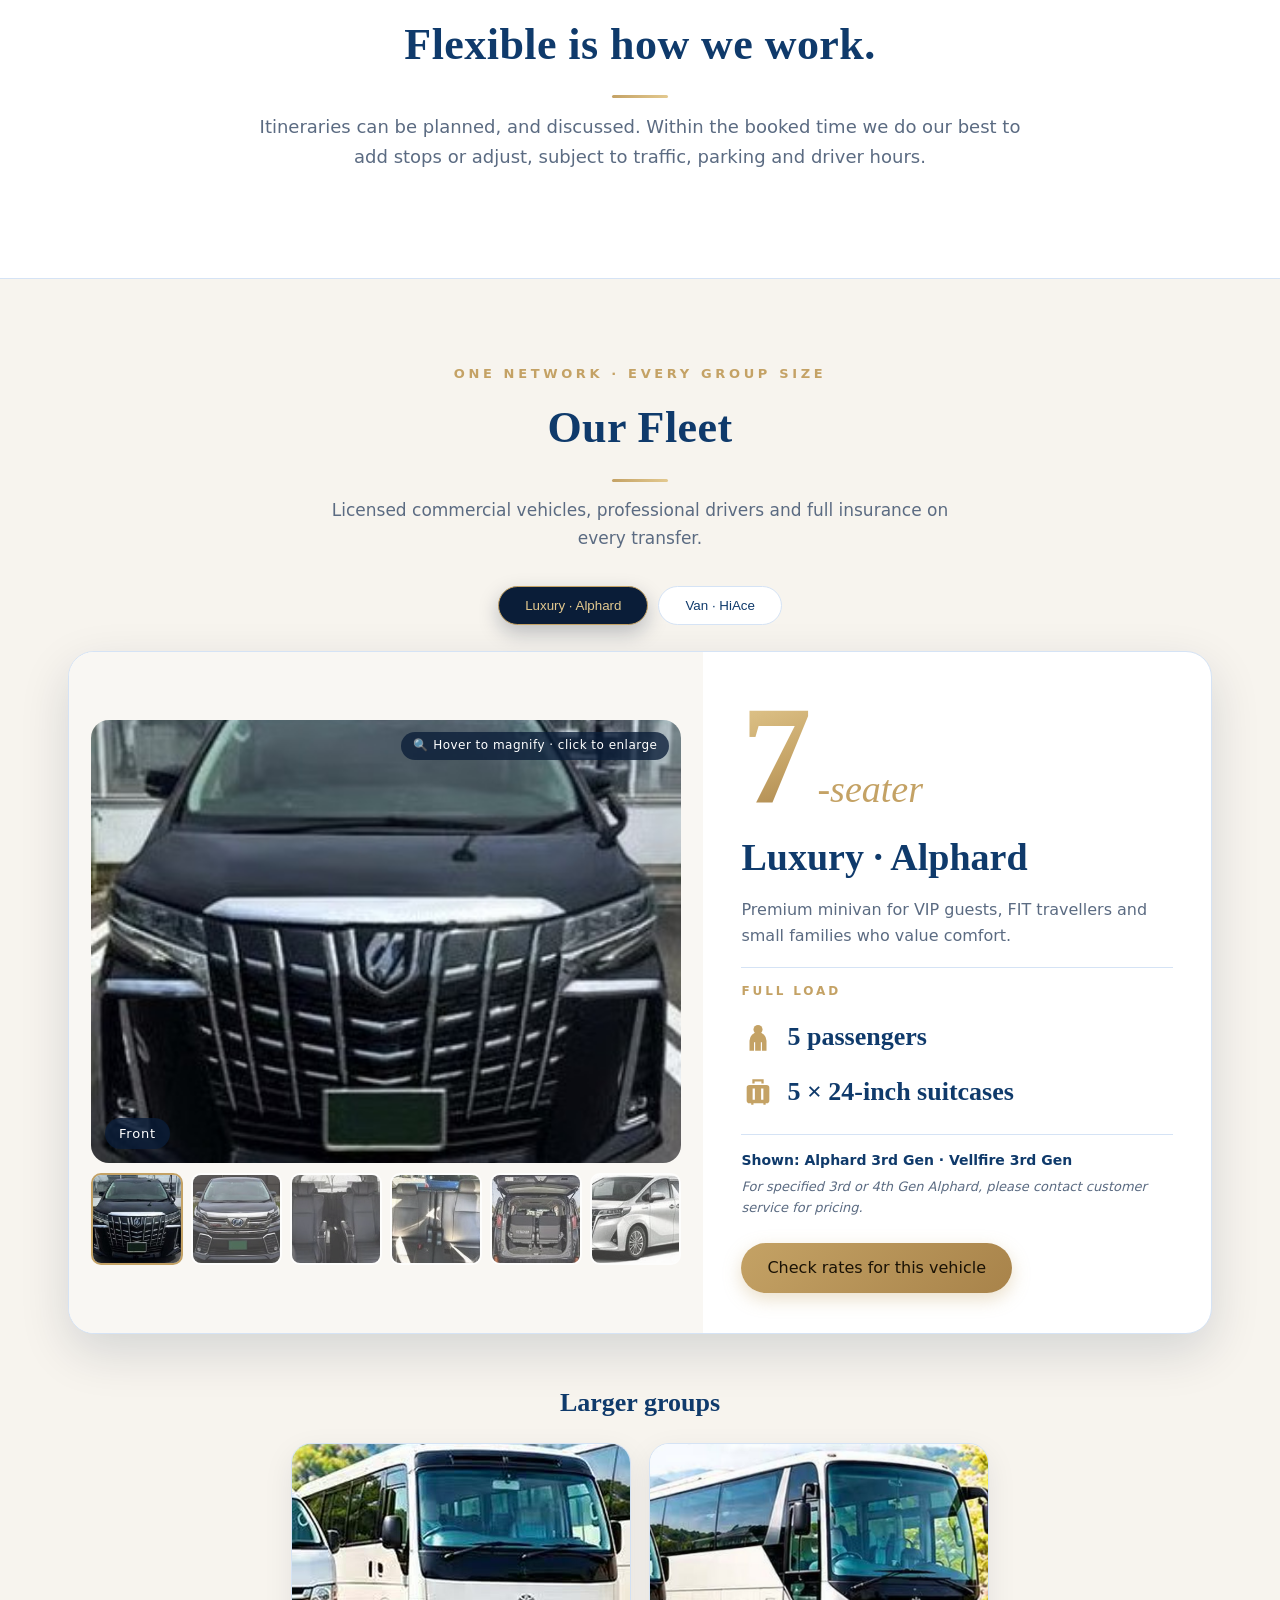
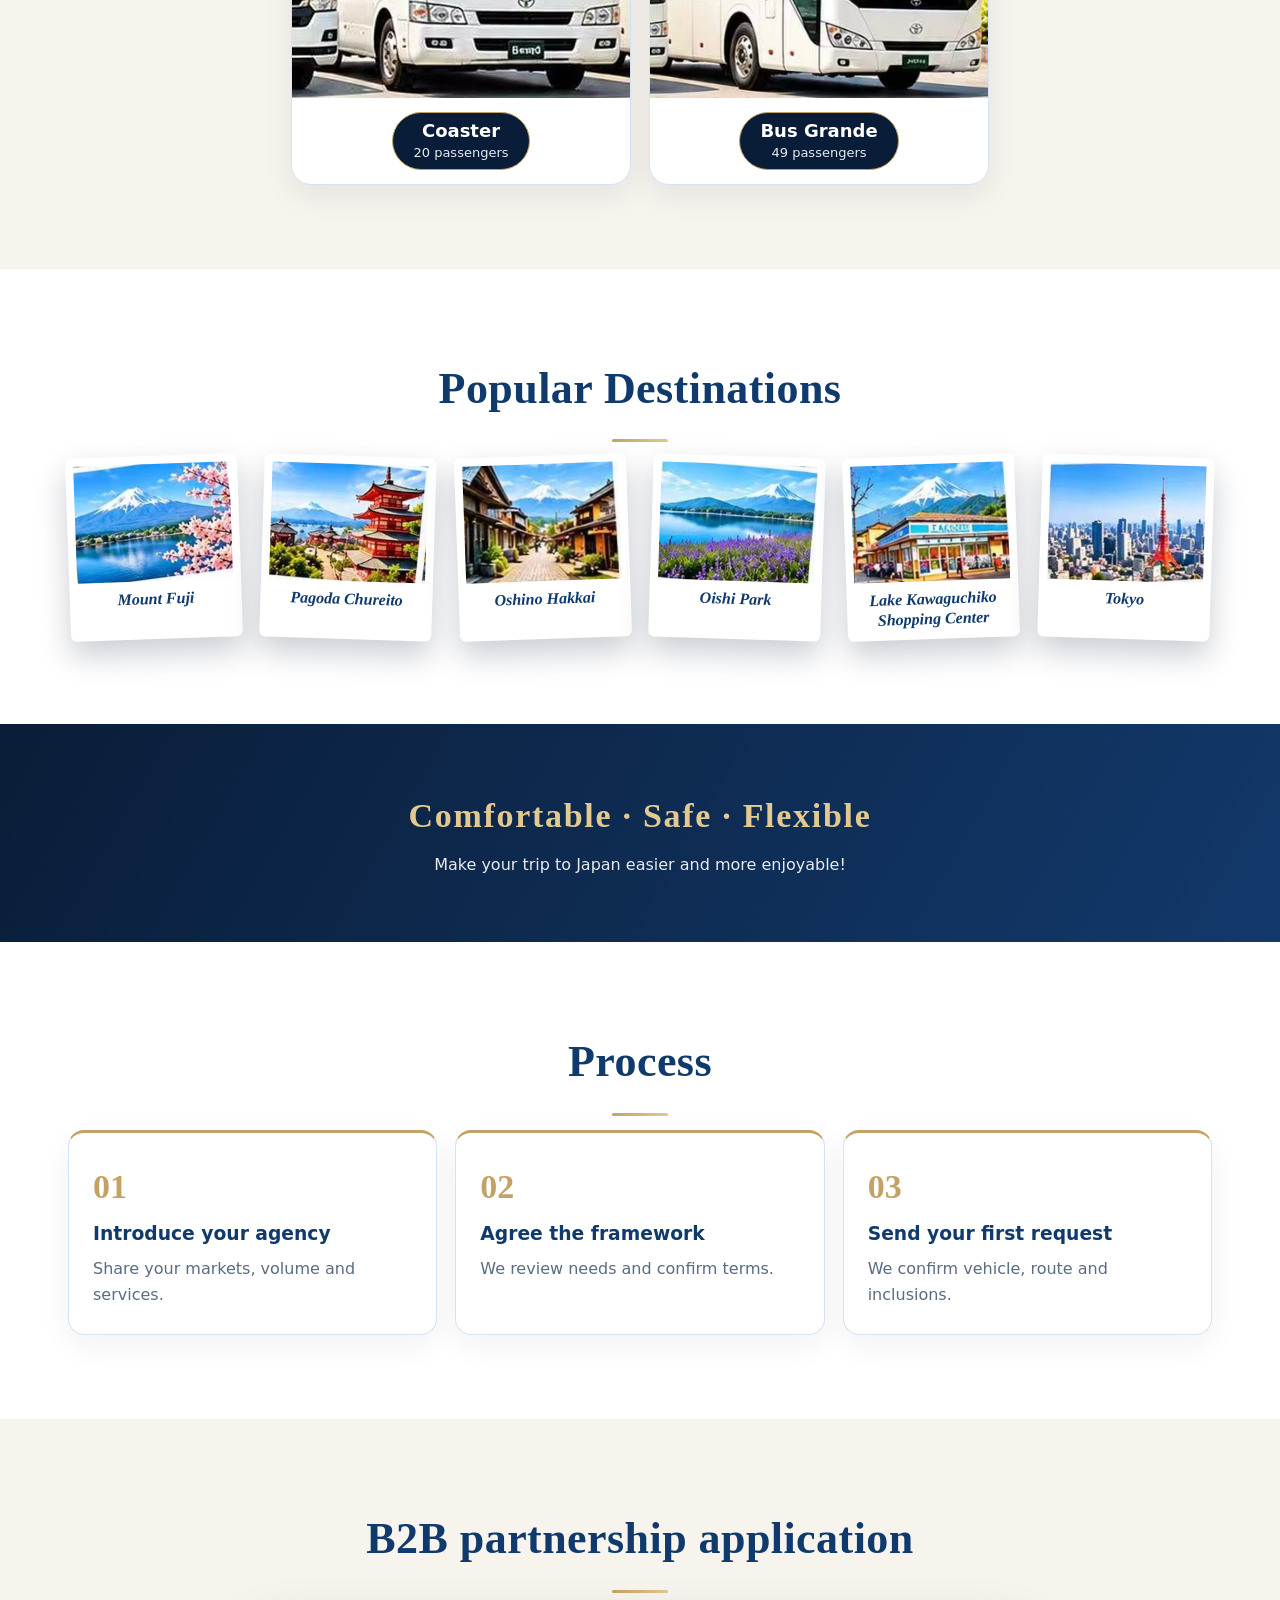
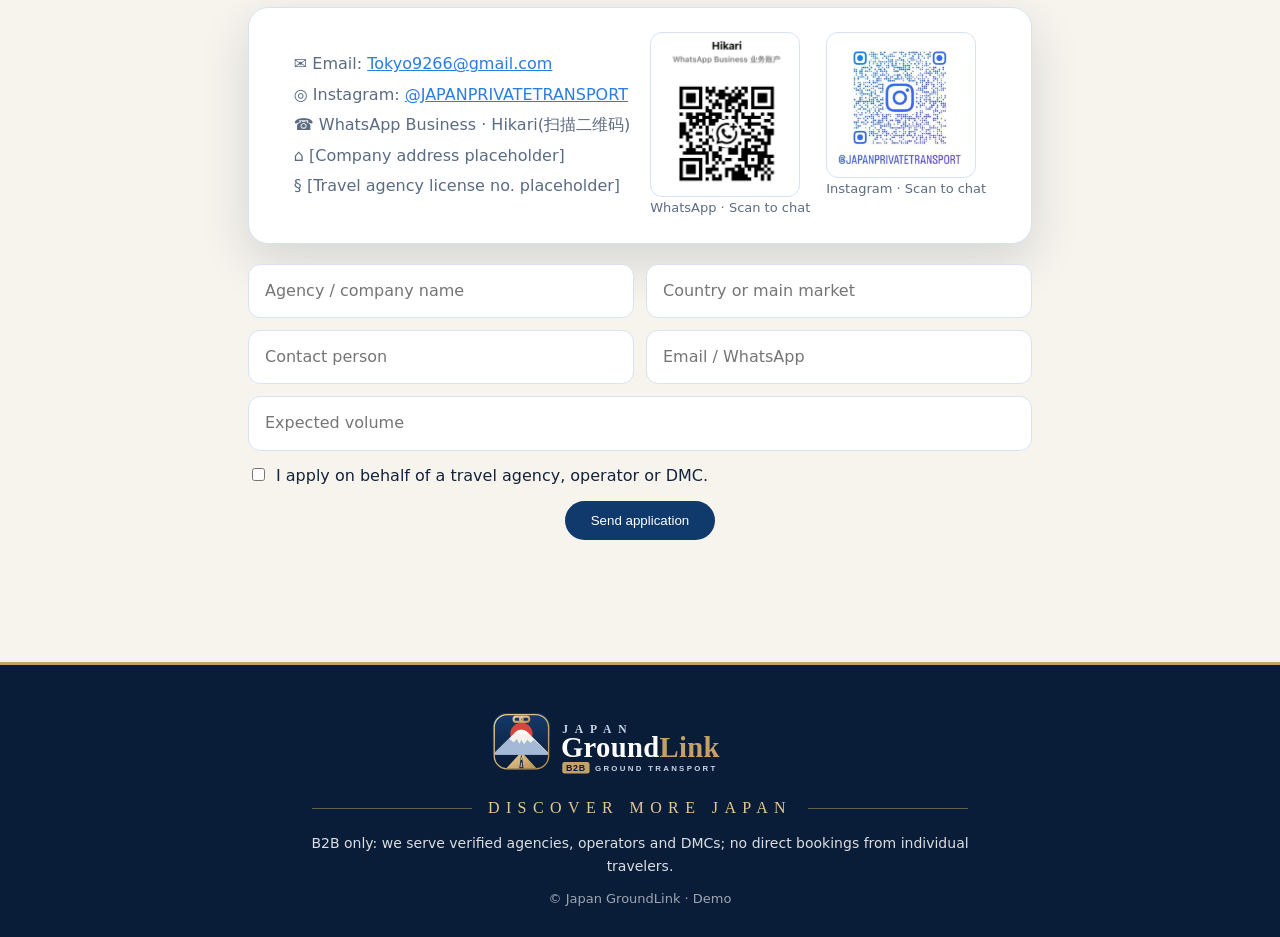
==== commit 162275d8: "Add car photo" ====
--- a/index.html
+++ b/index.html
@@ -13,8 +13,10 @@
   <meta charset="utf-8">
   <meta name="viewport" content="width=device-width, initial-scale=1, viewport-fit=cover">
   <title>Japan GroundLink</title>
+  <link rel="icon" type="image/svg+xml" href="assets/logo/emblem.svg">
   <link rel="stylesheet" href="css/base.css">
   <link rel="stylesheet" href="css/components.css">
+  <link rel="stylesheet" href="css/premium.css">
   <link rel="stylesheet" href="css/responsive.css">
 </head>
 <body>
@@ -22,10 +24,7 @@
 <!-- ① 顶部导航 + 语言选择 -->
 <header class="site-header">
   <div class="bar">
-    <a class="logo" href="#top">
-      <svg width="34" height="28" viewBox="0 0 34 28" aria-hidden="true"><path d="M1 26 13 6l5 8 4-5 11 17z" fill="#2a7de1"/><path d="M13 6l-3.5 6 3 1.5 2-2 2 2.5 2.5-1z" fill="#fff"/></svg>
-      Japan GroundLink
-    </a>
+    <a class="logo" href="#top" aria-label="Japan GroundLink"><img src="assets/logo/logo-light.svg" alt="Japan GroundLink · B2B Ground Transport" width="263" height="60"></a>
     <nav class="main-nav">
       <a href="#why" data-i18n="nav.why"></a>
       <a href="#rates" data-i18n="nav.rates"></a>
@@ -34,24 +33,29 @@
       <a href="#apply" data-i18n="nav.contact"></a>
     </nav>
     <select id="lang-select" aria-label="Language"></select>
+    <a class="btn btn-gold nav-cta" href="#apply" data-i18n="nav.enquiry"></a>
   </div>
 </header>
 
 <!-- ② 首屏 Hero:左文案 + 右图 -->
 <section class="hero" id="top">
   <div class="wrap hero-grid">
-    <div>
+    <div class="hero-copy">
       <span class="badge" data-i18n="hero.badge"></span>
       <p class="eyebrow" data-i18n="hero.explore"></p>
       <h1 data-i18n="hero.title"></h1>
       <p class="lead" data-i18n="hero.text"></p>
-      <a class="btn" href="#apply" data-i18n="hero.cta"></a>
-      <a class="btn btn-outline" href="#why" data-i18n="hero.cap"></a>
-    </div>
-    <figure>
-      <img src="assets/images/hero.jpg" alt="Mount Fuji and Lake Kawaguchiko with cherry blossoms">
-      <figcaption data-i18n="hero.sub"></figcaption>
-    </figure>
+      <div class="hero-cta">
+        <a class="btn btn-gold" href="#apply" data-i18n="hero.cta"></a>
+        <a class="btn btn-outline" href="#why" data-i18n="hero.cap"></a>
+      </div>
+      <p class="hero-sub" data-i18n="hero.sub"></p>
+    </div>
+    <a class="hero-card" href="#fleet" aria-label="Fleet">
+      <span class="hc-label" data-i18n="hero.card"></span>
+      <span class="hc-car"><img src="assets/images/fleet/alphard-side.jpg" alt="Toyota Alphard"><span class="hc-row"><b>Alphard</b><small data-i18n="fleet.fullpax" data-pax="5"></small></span></span>
+      <span class="hc-car"><img src="assets/images/fleet/hiace-side.jpg" alt="Toyota HiAce"><span class="hc-row"><b>HiAce</b><small data-i18n="fleet.fullpax" data-pax="9"></small></span></span>
+    </a>
   </div>
 </section>
 
@@ -125,13 +129,56 @@
   <div class="wrap narrow center"><h2 data-i18n="flex" data-i18n-part="0"></h2><p class="lead" data-i18n="flex" data-i18n-part="1"></p></div>
 </section>
 
-<!-- ⑧ 车队(图片取自上传图片) -->
-<section class="alt" id="fleet">
-  <div class="wrap">
+<!-- ⑧ 车队:Alphard / HiAce 展示(图片取自客户提供的两张车型图,裁剪在 assets/images/fleet/);Coaster / Bus 沿用原图 -->
+<section class="alt fleet" id="fleet">
+  <div class="wrap">
+    <p class="kicker" data-i18n="fleet.eyebrow"></p>
     <h2 data-i18n="fleet.title"></h2>
-    <div class="grid grid-fleet">
-      <div class="fleet-card"><img src="assets/images/v1.jpg" alt="Toyota Alphard"><div class="pill"><b>Alphard</b><small data-i18n="fleet.pax" data-pax="5"></small></div></div>
-      <div class="fleet-card"><img src="assets/images/v2.jpg" alt="Toyota HiAce"><div class="pill"><b>HiAce</b><small data-i18n="fleet.pax" data-pax="9"></small></div></div>
+    <p class="sec-sub" data-i18n="fleet.sub"></p>
+    <div class="fleet-tabs" id="fleet-tabs" role="tablist">
+      <button type="button" role="tab" class="on" data-f="alphard" data-i18n="fleet.tab.alphard"></button>
+      <button type="button" role="tab" data-f="hiace" data-i18n="fleet.tab.hiace"></button>
+    </div>
+    <article class="showcase" data-f="alphard">
+      <div class="gal">
+        <figure class="gal-main" tabindex="0" aria-label="Click to enlarge"><span class="zoom-hint" data-i18n="fleet.zoom"></span><span class="lens" hidden></span><img src="assets/images/fleet/alphard-front.jpg" alt="Toyota Alphard 3rd generation front"><figcaption data-i18n="fleet.v.front"></figcaption></figure>
+        <div class="thumbs"><button type="button" class="th on" data-src="assets/images/fleet/alphard-front.jpg" data-cap="fleet.v.front"><img src="assets/images/fleet/alphard-front.jpg" alt="Toyota Alphard 3rd generation front" loading="lazy"></button><button type="button" class="th" data-src="assets/images/fleet/vellfire-front.jpg" data-cap="fleet.v.front"><img src="assets/images/fleet/vellfire-front.jpg" alt="Toyota Vellfire 3rd generation front" loading="lazy"></button><button type="button" class="th" data-src="assets/images/fleet/alphard-seats.jpg" data-cap="fleet.v.cabin"><img src="assets/images/fleet/alphard-seats.jpg" alt="Alphard second-row seats" loading="lazy"></button><button type="button" class="th" data-src="assets/images/fleet/alphard-rear.jpg" data-cap="fleet.v.rear"><img src="assets/images/fleet/alphard-rear.jpg" alt="Alphard rear seats" loading="lazy"></button><button type="button" class="th" data-src="assets/images/fleet/alphard-trunk.jpg" data-cap="fleet.v.cargo"><img src="assets/images/fleet/alphard-trunk.jpg" alt="Alphard luggage space" loading="lazy"></button><button type="button" class="th" data-src="assets/images/fleet/alphard-side.jpg" data-cap="fleet.v.side"><img src="assets/images/fleet/alphard-side.jpg" alt="Alphard side view" loading="lazy"></button></div>
+      </div>
+      <div class="spec">
+        <div class="big"><b>7</b><span data-i18n="fleet.seater"></span></div>
+        <h3 data-i18n="fleet.tab.alphard"></h3>
+        <p class="desc" data-i18n="fleet.alphard.desc"></p>
+        <div class="full-load">
+          <small data-i18n="fleet.full"></small>
+          <div class="fl-row"><svg viewBox="0 0 24 24" aria-hidden="true"><circle cx="12" cy="6" r="3.2"/><path d="M6 21v-7a6 6 0 0 1 12 0v7h-3.2v-6h-.8v6h-4v-6h-.8v6z"/></svg><span data-i18n="fleet.fullpax" data-pax="5"></span></div>
+          <div class="fl-row"><svg viewBox="0 0 24 24" aria-hidden="true"><path d="M8 3h8v3h-1.6V4.6H9.6V6H8zM6 7h12a2 2 0 0 1 2 2v9a2 2 0 0 1-2 2h-.6v1h-1.6v-1H8.8v1H7.2v-1H6a2 2 0 0 1-2-2V9a2 2 0 0 1 2-2zm2.2 2.6v7.8h1.6V9.6zm6 0v7.8h1.6V9.6z"/></svg><span data-i18n="fleet.fullbag" data-pax="5"></span></div>
+        </div>
+        <p class="models" data-i18n="fleet.models"></p>
+        <p class="fine" data-i18n="fleet.note.alphard"></p>
+        <a class="btn btn-gold" href="#rates" data-car="0" data-i18n="fleet.quote"></a>
+      </div>
+    </article>
+    <article class="showcase" data-f="hiace" hidden>
+      <div class="gal">
+        <figure class="gal-main" tabindex="0" aria-label="Click to enlarge"><span class="zoom-hint" data-i18n="fleet.zoom"></span><span class="lens" hidden></span><img src="assets/images/fleet/hiace-front.jpg" alt="Toyota HiAce front"><figcaption data-i18n="fleet.v.front"></figcaption></figure>
+        <div class="thumbs"><button type="button" class="th on" data-src="assets/images/fleet/hiace-front.jpg" data-cap="fleet.v.front"><img src="assets/images/fleet/hiace-front.jpg" alt="Toyota HiAce front" loading="lazy"></button><button type="button" class="th" data-src="assets/images/fleet/hiace-34.jpg" data-cap="fleet.v.34"><img src="assets/images/fleet/hiace-34.jpg" alt="Toyota HiAce three-quarter view" loading="lazy"></button><button type="button" class="th" data-src="assets/images/fleet/hiace-in1.jpg" data-cap="fleet.v.cabin"><img src="assets/images/fleet/hiace-in1.jpg" alt="HiAce cabin" loading="lazy"></button><button type="button" class="th" data-src="assets/images/fleet/hiace-in2.jpg" data-cap="fleet.v.rear"><img src="assets/images/fleet/hiace-in2.jpg" alt="HiAce rear seats" loading="lazy"></button><button type="button" class="th" data-src="assets/images/fleet/hiace-trunk.jpg" data-cap="fleet.v.cargo"><img src="assets/images/fleet/hiace-trunk.jpg" alt="HiAce luggage space" loading="lazy"></button><button type="button" class="th" data-src="assets/images/fleet/hiace-side.jpg" data-cap="fleet.v.side"><img src="assets/images/fleet/hiace-side.jpg" alt="HiAce side view" loading="lazy"></button></div>
+      </div>
+      <div class="spec">
+        <div class="big"><b>10</b><span data-i18n="fleet.seater"></span></div>
+        <h3 data-i18n="fleet.tab.hiace"></h3>
+        <p class="desc" data-i18n="fleet.hiace.desc"></p>
+        <div class="full-load">
+          <small data-i18n="fleet.full"></small>
+          <div class="fl-row"><svg viewBox="0 0 24 24" aria-hidden="true"><circle cx="12" cy="6" r="3.2"/><path d="M6 21v-7a6 6 0 0 1 12 0v7h-3.2v-6h-.8v6h-4v-6h-.8v6z"/></svg><span data-i18n="fleet.fullpax" data-pax="9"></span></div>
+          <div class="fl-row"><svg viewBox="0 0 24 24" aria-hidden="true"><path d="M8 3h8v3h-1.6V4.6H9.6V6H8zM6 7h12a2 2 0 0 1 2 2v9a2 2 0 0 1-2 2h-.6v1h-1.6v-1H8.8v1H7.2v-1H6a2 2 0 0 1-2-2V9a2 2 0 0 1 2-2zm2.2 2.6v7.8h1.6V9.6zm6 0v7.8h1.6V9.6z"/></svg><span data-i18n="fleet.fullbag" data-pax="9"></span></div>
+        </div>
+        
+        
+        <a class="btn btn-gold" href="#rates" data-car="1" data-i18n="fleet.quote"></a>
+      </div>
+    </article>
+    <h3 class="more-h" data-i18n="fleet.more"></h3>
+    <div class="grid grid-more">
       <div class="fleet-card"><img src="assets/images/v3.jpg" alt="Toyota Coaster"><div class="pill"><b>Coaster</b><small data-i18n="fleet.pax" data-pax="20"></small></div></div>
       <div class="fleet-card"><img src="assets/images/v4.jpg" alt="Bus Grande"><div class="pill"><b>Bus Grande</b><small data-i18n="fleet.pax" data-pax="49"></small></div></div>
     </div>
@@ -198,21 +245,34 @@
 
 <!-- ⑬ 页脚 -->
 <footer class="site-footer">
+  <img class="foot-logo" src="assets/logo/logo-dark.svg" alt="Japan GroundLink · B2B Ground Transport" width="317" height="72">
   <div class="discover"><i></i><span data-i18n="footer.discover"></span><i></i></div>
   <p data-i18n="footer.note"></p>
   <p class="copy">© Japan GroundLink · Demo</p>
 </footer>
 
+<!-- 车辆图片放大查看(js/fleet.js):滚轮/按钮缩放,拖动平移,←→ 切换,Esc 关闭 -->
+<div id="lb" class="lb" hidden role="dialog" aria-modal="true">
+  <div class="lb-stage"><img id="lb-img" alt="" draggable="false"></div>
+  <div class="lb-bar">
+    <button type="button" id="lb-prev" aria-label="Previous">‹</button>
+    <button type="button" id="lb-out" aria-label="Zoom out">−</button>
+    <span id="lb-z">100%</span>
+    <button type="button" id="lb-in" aria-label="Zoom in">＋</button>
+    <button type="button" id="lb-reset" aria-label="Reset">⟲</button>
+    <button type="button" id="lb-next" aria-label="Next">›</button>
+    <button type="button" id="lb-x" aria-label="Close">✕</button>
+  </div>
+  <p class="lb-cap" id="lb-cap"></p>
+</div>
+
 <!-- 脚本加载顺序:数据 → 翻译 → 逻辑 -->
 <script src="data/site.js"></script>
 <script src="data/rates.js"></script>
-<script src="i18n/en.js"></script><script src="i18n/zh-CN.js"></script><script src="i18n/zh-TW.js"></script>
-<script src="i18n/ja.js"></script><script src="i18n/ko.js"></script><script src="i18n/vi.js"></script>
-<script src="i18n/es.js"></script><script src="i18n/pt.js"></script><script src="i18n/fr.js"></script>
-<script src="i18n/de.js"></script><script src="i18n/it.js"></script><script src="i18n/ru.js"></script>
-<script src="i18n/el.js"></script><script src="i18n/he.js"></script><script src="i18n/ar.js"></script>
+<script src="i18n/en.js"></script><script src="i18n/zh-CN.js"></script><script src="i18n/zh-TW.js"></script><script src="i18n/ja.js"></script>
 <script src="js/i18n.js"></script>
 <script src="js/rates.js"></script>
+<script src="js/fleet.js"></script>
 <script src="js/main.js"></script>
 </body>
 </html>
--- a/css/premium.css
+++ b/css/premium.css
@@ -0,0 +1,165 @@
+/* ===== premium.css — 高端视觉层(深海军蓝 + 香槟金 + 衬线标题),覆盖 components.css 的基础样式 =====
+   想恢复朴素版:删除 index.html 里对本文件的引用即可。 */
+:root {
+  --ink:   #0a1d38;                 /* 深海军蓝(Hero / 页脚) */
+  --gold:  #c4a265;                 /* 香槟金(强调) */
+  --gold2: #e3c98f;
+  --ivory: #f7f4ee;                 /* 象牙白(交替区背景) */
+  --serif: "Cormorant Garamond", "Playfair Display", Georgia, "Hiragino Mincho ProN", "Noto Serif JP", "Songti SC", "STSong", serif;
+  --shadow: 0 18px 50px rgba(10, 29, 56, .14);
+}
+@media (prefers-color-scheme: dark) { :root { --ivory: #0f2038; --ink: #06142a; --shadow: 0 18px 50px rgba(0,0,0,.45); } }
+
+h1, h2, h3.serif { font-family: var(--serif); }
+h2 { font-weight: 700; letter-spacing: .01em; font-size: clamp(28px, 4.4vw, 44px); margin-bottom: 14px; }
+h2::after { content: ""; display: block; width: 56px; height: 3px; margin: 14px auto 0; background: linear-gradient(90deg, var(--gold), var(--gold2)); border-radius: 2px; }
+section { padding: 84px 0; }
+.alt { background: var(--ivory); }
+.kicker { text-align: center; margin: 0 0 8px; color: var(--gold); font-weight: 700; letter-spacing: .28em; font-size: 13px; text-transform: uppercase; }
+.sec-sub { text-align: center; max-width: 640px; margin: 0 auto 34px; color: var(--mut); font-size: 17px; }
+
+/* 导航 */
+.site-header { background: color-mix(in srgb, var(--ink) 94%, transparent); border-bottom: 1px solid rgba(196,162,101,.35); }
+.logo { color: #fff; font-family: var(--serif); font-size: 24px; letter-spacing: .02em; }
+.main-nav a { color: #cfdcef; font-size: 15px; letter-spacing: .03em; }
+.main-nav a:hover { color: var(--gold2); }
+#lang-select { background: rgba(255,255,255,.08); color: #fff; border-color: rgba(255,255,255,.25); border-radius: 999px; padding: 6px 12px; }
+#lang-select option { color: #14233a; }
+.btn { transition: transform .15s, background .2s, box-shadow .2s; }
+.btn-gold { background: linear-gradient(135deg, var(--gold), #a8834a); color: #1a1205; box-shadow: 0 6px 18px rgba(196,162,101,.35); }
+.btn-gold:hover { background: linear-gradient(135deg, var(--gold2), var(--gold)); transform: translateY(-1px); }
+.nav-cta { padding: 8px 18px; font-size: 14px; }
+.btn-outline { color: #fff; border-color: rgba(255,255,255,.7); }
+.btn-outline:hover { background: rgba(255,255,255,.12); }
+
+/* Hero:全幅照片 + 深蓝渐变遮罩 + 玻璃卡片 */
+.hero { position: relative; padding: 110px 0 100px; color: #fff; overflow: hidden;
+  background: linear-gradient(100deg, rgba(6,20,42,.94) 8%, rgba(10,29,56,.72) 55%, rgba(10,29,56,.35)), url("../assets/images/hero.jpg") center/cover no-repeat; }
+.hero-grid { grid-template-columns: 1.2fr .8fr; gap: 56px; }
+.badge { background: rgba(196,162,101,.18); color: var(--gold2); border: 1px solid var(--gold); letter-spacing: .12em; text-transform: uppercase; font-size: 12px; }
+.eyebrow { color: var(--gold2); letter-spacing: .3em; text-transform: uppercase; font-size: 13px; }
+.hero h1 { color: #fff; font-size: clamp(38px, 6vw, 68px); line-height: 1.08; font-weight: 700; margin: 10px 0 20px; }
+.hero .lead { color: #d6e1f1; font-size: 19px; max-width: 560px; }
+.hero-cta { display: flex; flex-wrap: wrap; gap: 12px; }
+.hero-cta .btn-outline { margin: 0; }
+.hero-sub { margin: 26px 0 0; color: var(--gold2); letter-spacing: .1em; font-size: 14px; }
+.hero-card { display: block; background: rgba(255,255,255,.1); backdrop-filter: blur(14px); border: 1px solid rgba(255,255,255,.28); border-radius: 22px; padding: 14px; box-shadow: var(--shadow); transition: transform .25s; }
+.hero-card:hover { transform: translateY(-4px); }
+.hero-card img { width: 100%; aspect-ratio: 16/11; object-fit: cover; border-radius: 14px; }
+.hc-label { display: block; color: var(--gold2); letter-spacing: .26em; text-transform: uppercase; font-size: 12px; font-weight: 700; margin: 2px 4px 10px; }
+.hc-row { display: flex; justify-content: space-between; align-items: baseline; padding: 10px 6px 0; border-top: 1px solid rgba(255,255,255,.18); margin-top: 10px; }
+.hc-row b { font-family: var(--serif); font-size: 22px; } .hc-row small { color: #cfdcef; font-size: 14px; }
+
+/* 信任栏 */
+.trust { background: var(--ivory); color: var(--head); border-bottom: 1px solid var(--line); }
+.trust-list { padding-top: 20px; padding-bottom: 20px; gap: 10px 44px; letter-spacing: .04em; }
+.trust-list span { font-size: 15px; } .trust-list span::first-letter { color: var(--gold); }
+.trust-list b { font-weight: 700; }
+
+/* 卡片 */
+.card { border-radius: 16px; border: 1px solid var(--line); border-top: 3px solid var(--gold); padding: 26px 24px; box-shadow: 0 10px 30px rgba(10,29,56,.06); transition: transform .2s, box-shadow .2s; }
+.card:hover { transform: translateY(-4px); box-shadow: var(--shadow); }
+.num { font-family: var(--serif); color: var(--gold); font-size: 34px; }
+.callout { background: linear-gradient(120deg, var(--ink), #12396b); border-radius: 20px; padding: 36px 26px; border: 1px solid rgba(196,162,101,.4); }
+.callout h3 { font-family: var(--serif); font-size: 28px; color: var(--gold2); }
+.svc { border-radius: 18px; box-shadow: 0 8px 22px rgba(10,29,56,.06); transition: transform .2s; } .svc:hover { transform: translateY(-4px); }
+
+/* 价格工具 */
+.rate-box { border-radius: 20px; padding: 28px; box-shadow: var(--shadow); border: 1px solid var(--line); }
+.tabs button { border-color: var(--line); color: var(--mut); background: var(--card); }
+.tabs button.on { background: var(--ink); color: var(--gold2); border-color: var(--ink); }
+.rate-out strong { font-family: var(--serif); font-size: 38px; color: var(--head); }
+
+/* 灵活服务 / 口号 */
+.band-light { background: var(--card); }
+.band { background: linear-gradient(120deg, var(--ink), #12396b); padding: 64px 18px; }
+.band-title { font-family: var(--serif); color: var(--gold2); }
+
+/* ====== 车队展示 ====== */
+.fleet-tabs { display: flex; justify-content: center; gap: 10px; flex-wrap: wrap; margin-bottom: 26px; }
+.fleet-tabs button { padding: 11px 26px; border-radius: 999px; border: 1px solid var(--line); background: var(--card); color: var(--head); font: 700 16px/1.3 inherit; cursor: pointer; transition: .2s; }
+.fleet-tabs button.on { background: var(--ink); color: var(--gold2); border-color: var(--gold); box-shadow: 0 8px 20px rgba(10,29,56,.25); }
+.showcase { display: grid; grid-template-columns: 1.25fr 1fr; gap: 0; background: var(--card); border-radius: 26px; overflow: hidden; box-shadow: var(--shadow); border: 1px solid var(--line); }
+.showcase[hidden] { display: none; }
+.gal { display: flex; flex-direction: column; justify-content: center; padding: 22px; background: color-mix(in srgb, var(--ivory) 70%, var(--card)); }
+.gal-main { margin: 0; position: relative; border-radius: 18px; overflow: hidden; background: #fff; aspect-ratio: 4/3; }
+.gal-main img { width: 100%; height: 100%; object-fit: cover; transition: opacity .25s; }
+.gal-main img.contain { object-fit: contain; }
+.gal-main figcaption { position: absolute; left: 14px; bottom: 14px; background: rgba(10,29,56,.82); color: #fff; padding: 5px 14px; border-radius: 999px; font-size: 13px; letter-spacing: .06em; }
+.thumbs { display: grid; grid-template-columns: repeat(6, 1fr); gap: 8px; margin-top: 10px; }
+.th { padding: 0; border: 2px solid transparent; border-radius: 10px; overflow: hidden; cursor: pointer; background: #fff; aspect-ratio: 1; opacity: .75; transition: .2s; }
+.th img { width: 100%; height: 100%; object-fit: cover; }
+.th:hover { opacity: 1; } .th.on { border-color: var(--gold); opacity: 1; }
+.spec { padding: 40px 38px; display: flex; flex-direction: column; justify-content: center; position: relative; }
+.big { display: flex; align-items: baseline; gap: 6px; line-height: .9; }
+.big b { font-family: var(--serif); font-size: clamp(88px, 11vw, 140px); font-weight: 700; background: linear-gradient(160deg, var(--gold2), var(--gold) 60%, #a8834a); -webkit-background-clip: text; background-clip: text; color: transparent; }
+.big span { font-family: var(--serif); font-size: clamp(26px, 3vw, 38px); color: var(--gold); font-style: italic; }
+.spec h3 { font-family: var(--serif); font-size: clamp(28px, 3.2vw, 38px); margin: 8px 0 8px; }
+.desc { color: var(--mut); margin: 0 0 18px; }
+.full-load { border-top: 1px solid var(--line); border-bottom: 1px solid var(--line); padding: 14px 0; margin-bottom: 14px; }
+.full-load small { display: block; color: var(--gold); letter-spacing: .24em; text-transform: uppercase; font-weight: 700; font-size: 12px; margin-bottom: 8px; }
+.fl-row { display: flex; align-items: center; gap: 12px; padding: 6px 0; }
+.fl-row svg { width: 34px; height: 34px; fill: var(--gold); flex: none; }
+.fl-row span { font-family: var(--serif); font-size: 26px; color: var(--head); font-weight: 600; }
+.models { margin: 0 0 4px; font-size: 14px; color: var(--head); font-weight: 600; }
+.fine { margin: 0 0 18px; font-size: 13px; color: var(--mut); font-style: italic; }
+.spec .btn { align-self: flex-start; margin-top: 6px; }
+.more-h { text-align: center; font-family: var(--serif); font-size: 26px; margin: 48px 0 18px; }
+.grid-more { grid-template-columns: repeat(auto-fit, minmax(260px, 340px)); justify-content: center; }
+.fleet-card { border-radius: 20px; box-shadow: 0 10px 30px rgba(10,29,56,.08); }
+.pill { background: var(--ink); border: 1px solid var(--gold); }
+
+/* 目的地 / 流程 / 联系 / 页脚 */
+.polaroid { box-shadow: 0 14px 30px rgba(10,29,56,.22); }
+.step { position: relative; }
+.contact-card { background: var(--card); border: 1px solid var(--line); border-radius: 20px; padding: 24px; box-shadow: var(--shadow); }
+.form input, .form select { padding: 13px 16px; border-radius: 12px; }
+.site-footer { background: var(--ink); border-top: 3px solid var(--gold); padding-top: 44px; }
+.discover { color: var(--gold2); font-family: var(--serif); letter-spacing: .4em; font-size: 16px; }
+.discover i { background: rgba(196,162,101,.5); }
+@media (prefers-reduced-motion: reduce) { * { transition: none !important; scroll-behavior: auto !important; } }
+
+.grid-why { grid-template-columns: repeat(3, 1fr); }
+@media (max-width: 900px) { .grid-why { grid-template-columns: repeat(auto-fit, minmax(260px, 1fr)); } }
+.site-header { position: sticky; }
+
+/* ====== 配色调整:浅色导航 + 更明亮的 Hero ====== */
+.site-header { background: rgba(255,255,255,.97); border-bottom: 1px solid #e3d9c3; box-shadow: 0 2px 18px rgba(10,29,56,.07); }
+.bar { padding: 8px 18px; }
+.logo { color: #0a1d38; } .logo img { height: 58px; width: auto; display: block; }
+.main-nav a { color: #1c3556; font-weight: 600; }
+.main-nav a:hover { color: #a8834a; }
+#lang-select { background: #fff; color: #0a1d38; border: 1px solid #c9d3e2; }
+#lang-select option { color: #14233a; background: #fff; }
+.nav-cta { box-shadow: none; }
+.hero { background: linear-gradient(100deg, rgba(10,29,56,.82) 6%, rgba(16,48,92,.55) 55%, rgba(16,48,92,.12)), url("../assets/images/hero.jpg") center/cover no-repeat; }
+.foot-logo { margin: 0 auto 18px; height: 68px; width: auto; }
+
+/* ====== 图片放大:放大镜 + 全屏查看 ====== */
+.gal-main { cursor: zoom-in; outline-offset: 3px; }
+.gal-main img { image-rendering: auto; }
+.zoom-hint { position: absolute; z-index: 2; right: 12px; top: 12px; background: rgba(10,29,56,.78); color: #fff; font-size: 12px; padding: 4px 12px; border-radius: 999px; letter-spacing: .04em; pointer-events: none; }
+.zoom-hint::before { content: "🔍 "; }
+.lens { position: absolute; z-index: 3; width: 190px; height: 190px; border-radius: 50%; border: 3px solid var(--gold); box-shadow: 0 10px 30px rgba(0,0,0,.45); background-color: #fff; background-repeat: no-repeat; pointer-events: none; transform: translate(-50%, -50%); }
+.lens[hidden] { display: none; }
+.lb { position: fixed; inset: 0; z-index: 100; background: rgba(5,12,26,.94); display: flex; flex-direction: column; }
+.lb[hidden] { display: none; }
+.lb-stage { flex: 1; overflow: hidden; position: relative; touch-action: none; cursor: grab; display: flex; align-items: center; justify-content: center; }
+.lb-stage.drag { cursor: grabbing; }
+.lb-stage img { max-width: 92vw; max-height: 78vh; transform-origin: 0 0; user-select: none; will-change: transform; box-shadow: 0 20px 60px rgba(0,0,0,.6); border-radius: 8px; }
+.lb-bar { display: flex; align-items: center; justify-content: center; gap: 10px; padding: 12px; }
+.lb-bar button { width: 46px; height: 46px; border-radius: 50%; border: 1px solid rgba(255,255,255,.35); background: rgba(255,255,255,.08); color: #fff; font-size: 22px; cursor: pointer; }
+.lb-bar button:hover { background: var(--gold); color: #1a1205; border-color: var(--gold); }
+.lb-bar span { color: #cfdcef; min-width: 58px; text-align: center; font-variant-numeric: tabular-nums; }
+.lb-cap { margin: 0; padding: 0 16px 16px; text-align: center; color: var(--gold2); letter-spacing: .08em; font-size: 14px; }
+@media (hover: none) { .lens { display: none !important; } }
+@media (max-width: 980px) { .logo img { height: 50px; } }
+@media (max-width: 480px) { .logo img { height: 42px; } .nav-cta { padding: 7px 12px; font-size: 13px; } .bar { gap: 6px; flex-wrap: nowrap; } #lang-select { max-width: 112px; padding: 5px 8px; font-size: 13px; } }
+.hero-card { background: rgba(255,255,255,.94); border: 1px solid rgba(255,255,255,.9); padding: 16px; }
+.hero-card .hc-label { color: #a8834a; }
+.hc-car { display: block; background: #fff; border: 1px solid #e6dcc6; border-radius: 14px; padding: 8px 12px 10px; margin-top: 10px; }
+.hc-car img { width: 100%; aspect-ratio: 16/9; object-fit: contain; background: #fff; }
+.hero-card .hc-row { border-top: 1px solid #ece4d2; margin-top: 6px; padding: 8px 4px 0; }
+.hero-card .hc-row b { color: #0a1d38; } .hero-card .hc-row small { color: #5b6b82; }
+.nav-cta { white-space: nowrap; }
+@media (max-width: 480px) { .nav-cta { padding: 7px 11px; font-size: 12px; } #lang-select { max-width: 96px; } }
--- a/css/responsive.css
+++ b/css/responsive.css
@@ -12,3 +12,19 @@
   .btn-outline { margin: 10px 0 0; }
   section { padding: 36px 0; }
 }
+
+/* ---- 高端版(premium.css)适配 ---- */
+@media (max-width: 980px) {
+  .showcase { grid-template-columns: 1fr; }
+  .hero { padding: 70px 0 60px; }
+  .hero-grid { grid-template-columns: 1fr; gap: 34px; }
+  .spec { padding: 28px 24px; }
+  .main-nav { display: none; }
+  .nav-cta { margin-inline-start: auto; }
+}
+@media (max-width: 480px) {
+  section { padding: 56px 0; }
+  .thumbs { grid-template-columns: repeat(3, 1fr); }
+  .logo { font-size: 20px; }
+  .bar { gap: 8px; }
+}
